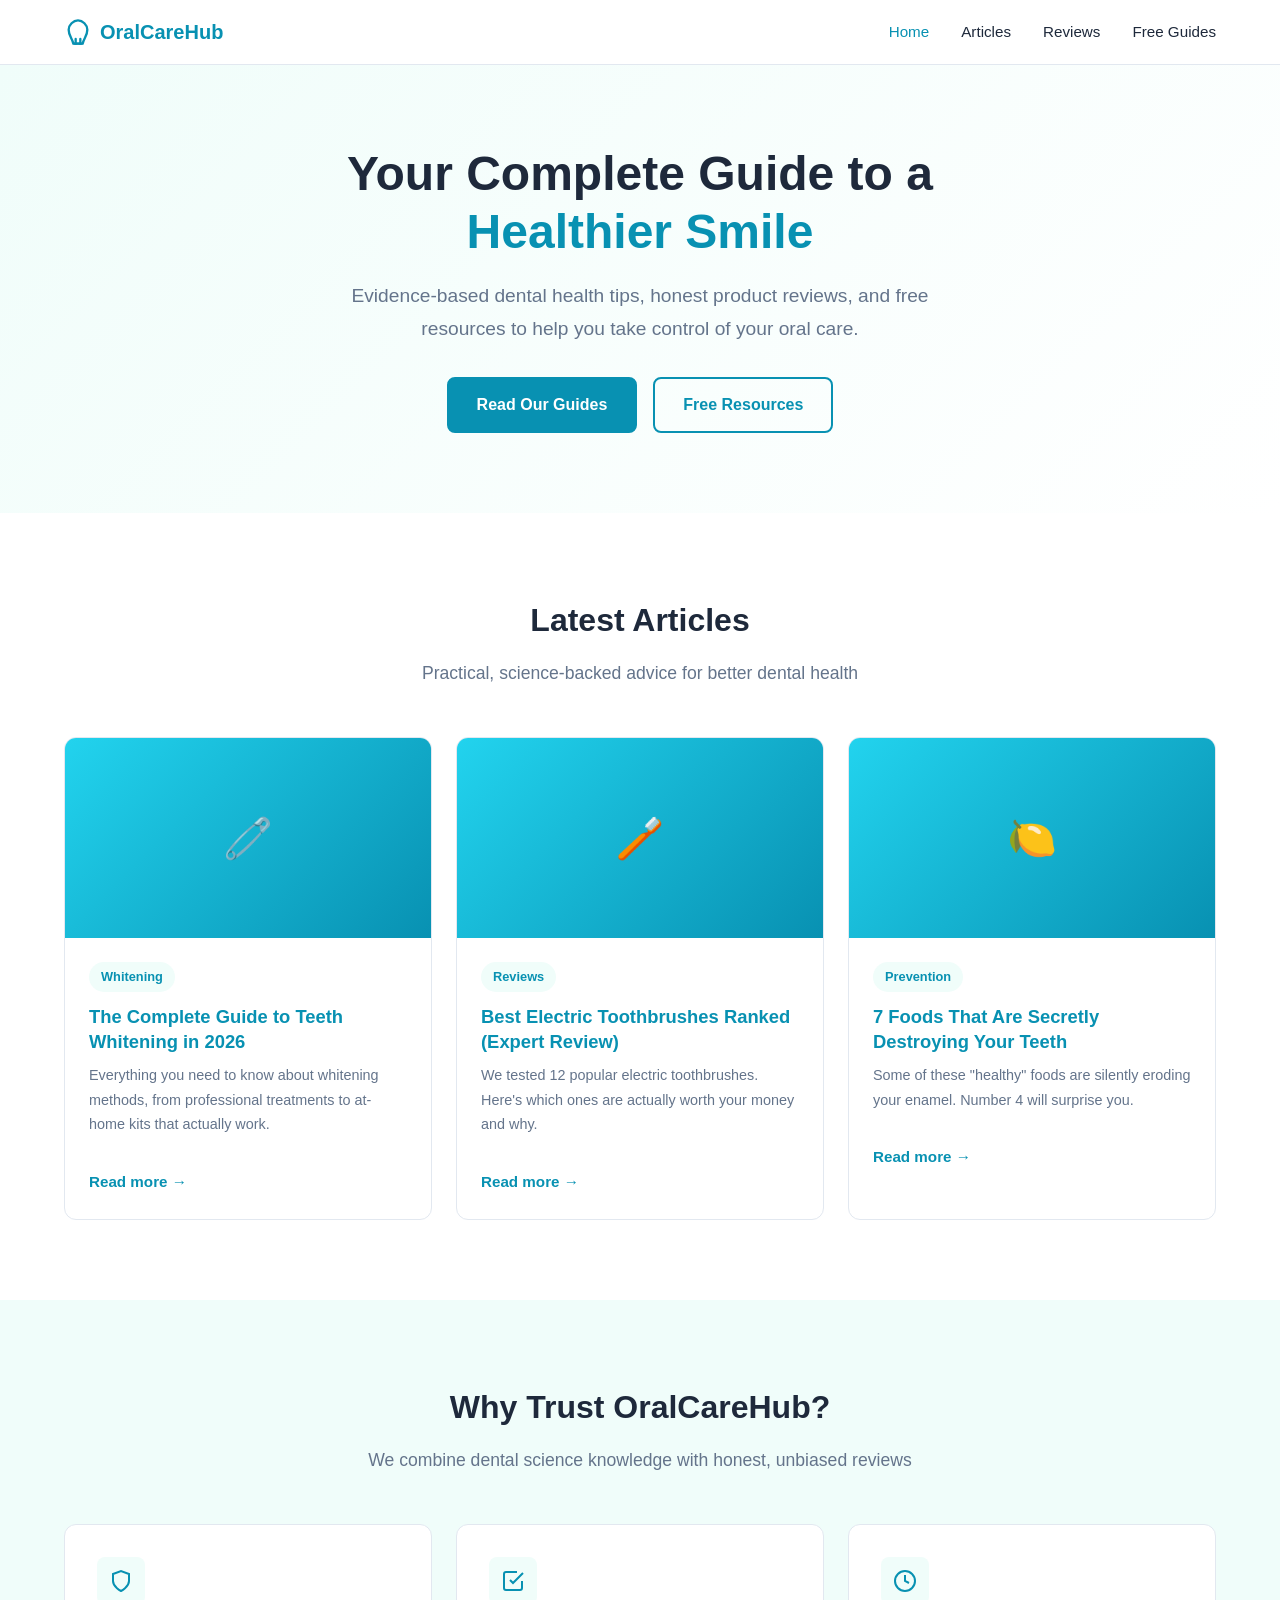
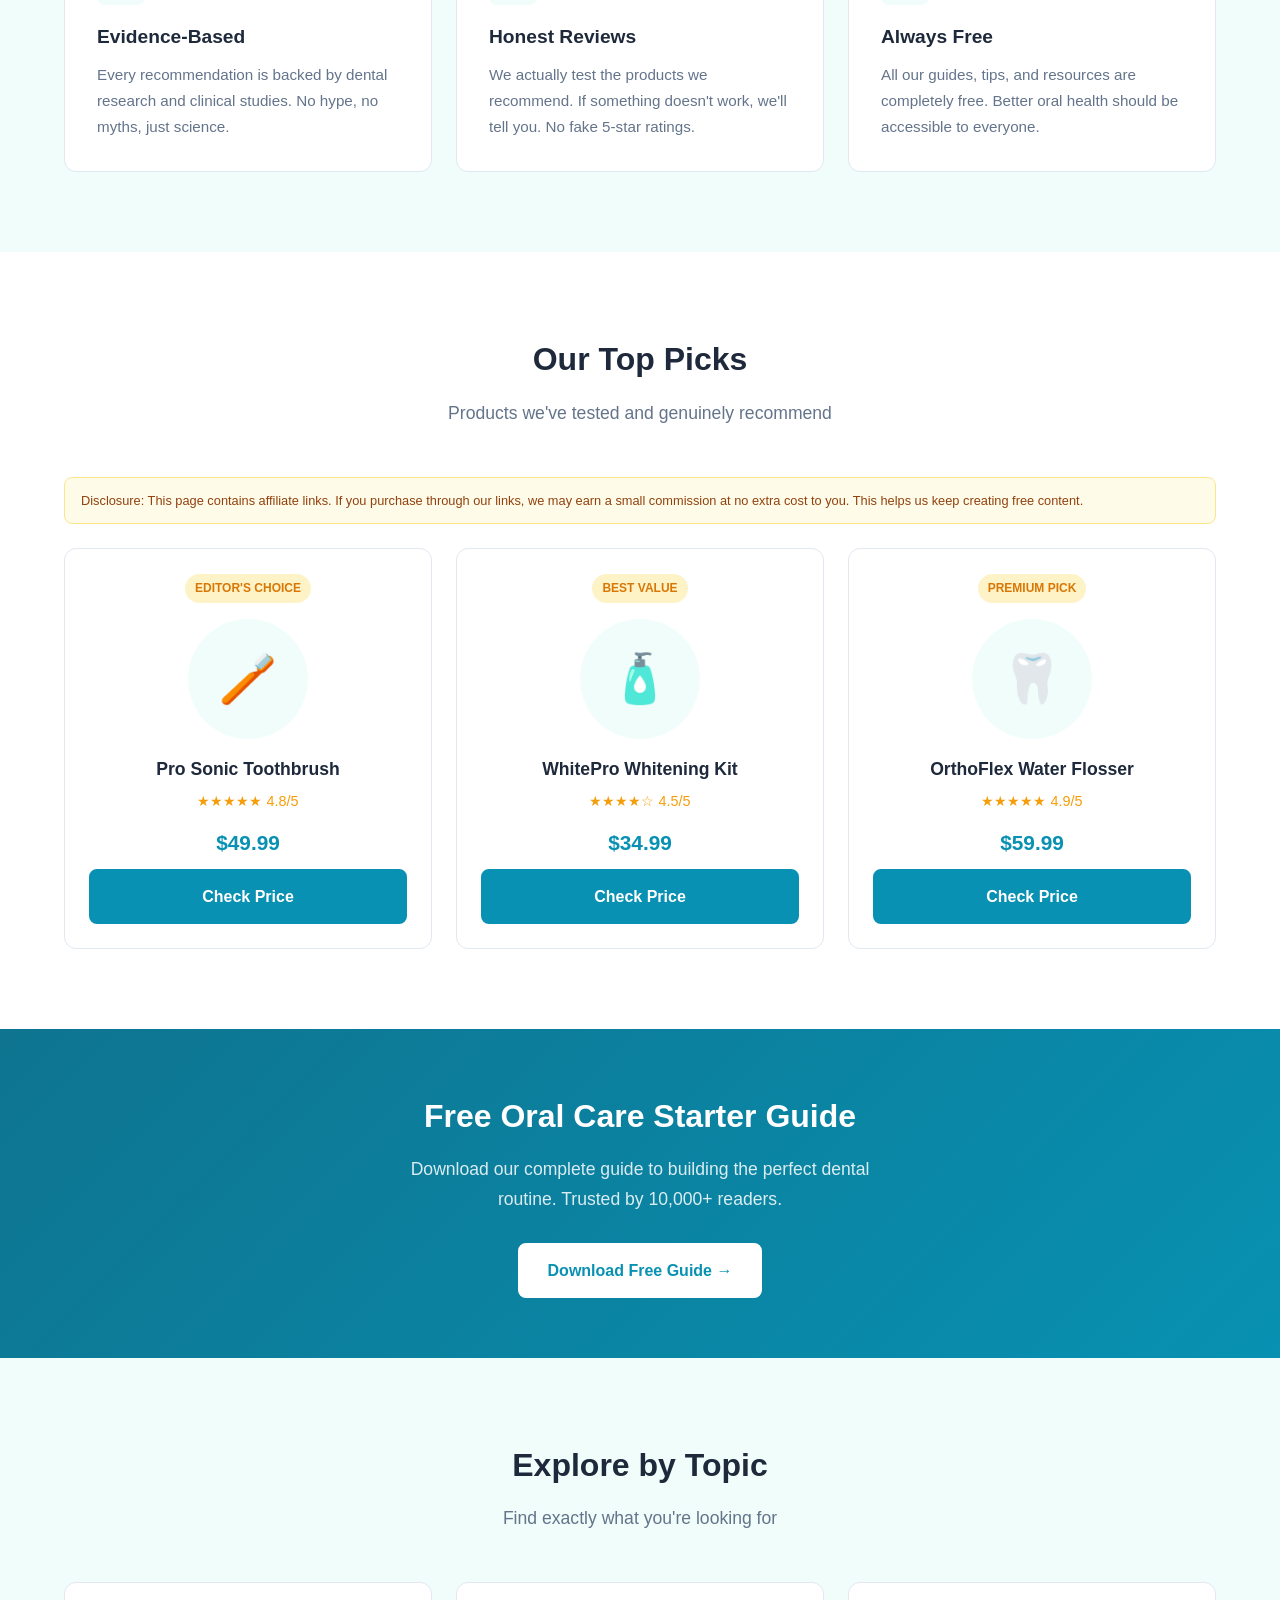
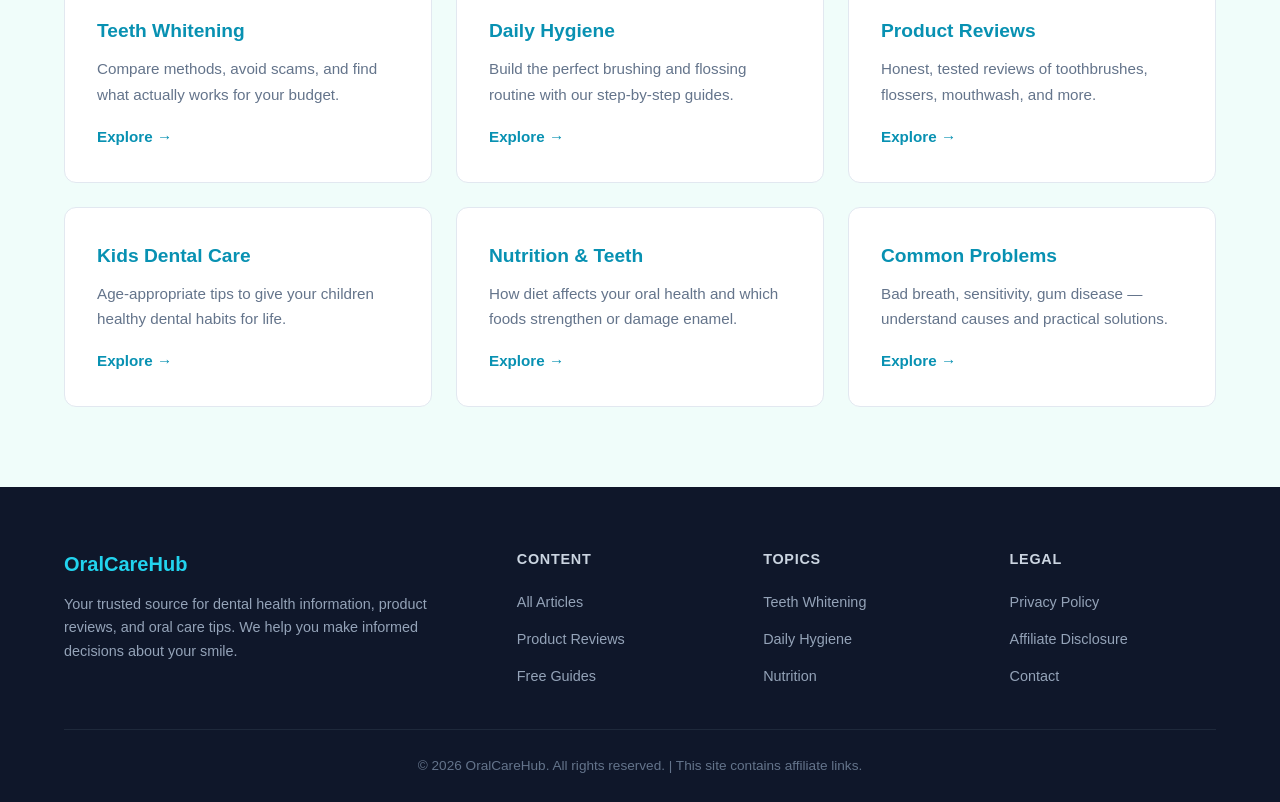
==== site/index.html @ bdad1a91 "Initial commit: OralCareHub website, auto-publisher, and content" ====
<!DOCTYPE html>
<html lang="en">
<head>
  <meta charset="UTF-8">
  <meta name="viewport" content="width=device-width, initial-scale=1.0">
  <meta name="description" content="OralCareHub - Your trusted guide to dental health, oral hygiene tips, product reviews, and expert recommendations for a healthier smile.">
  <meta name="keywords" content="oral care, dental health, teeth whitening, electric toothbrush, oral hygiene, dental tips">
  <meta name="robots" content="index, follow">
  <title>OralCareHub - Your Trusted Guide to Dental Health</title>
  <link rel="stylesheet" href="css/style.css">
  <!-- Open Graph -->
  <meta property="og:title" content="OralCareHub - Your Trusted Guide to Dental Health">
  <meta property="og:description" content="Expert dental health tips, honest product reviews, and free oral care resources.">
  <meta property="og:type" content="website">
</head>
<body>

  <!-- HEADER -->
  <header class="header">
    <nav class="nav container">
      <a href="/" class="nav-logo">
        <svg viewBox="0 0 24 24" fill="none" stroke="currentColor" stroke-width="2" stroke-linecap="round" stroke-linejoin="round"><path d="M12 2C8 2 4 6 4 10c0 3 1 5 2 7 1.5 3 2 5 2 5h8s.5-2 2-5c1-2 2-4 2-7 0-4-4-8-8-8z"/><line x1="10" y1="18" x2="10" y2="22"/><line x1="14" y1="18" x2="14" y2="22"/><line x1="9" y1="22" x2="15" y2="22"/></svg>
        OralCareHub
      </a>
      <ul class="nav-links" id="navLinks">
        <li><a href="/" class="active">Home</a></li>
        <li><a href="blog/">Articles</a></li>
        <li><a href="reviews/">Reviews</a></li>
        <li><a href="resources/">Free Guides</a></li>
      </ul>
      <button class="nav-toggle" id="navToggle" aria-label="Toggle menu">
        <span></span><span></span><span></span>
      </button>
    </nav>
  </header>

  <!-- HERO -->
  <section class="hero">
    <div class="container">
      <h1>Your Complete Guide to a <span>Healthier Smile</span></h1>
      <p>Evidence-based dental health tips, honest product reviews, and free resources to help you take control of your oral care.</p>
      <div class="hero-cta">
        <a href="blog/" class="btn btn-primary">Read Our Guides</a>
        <a href="resources/" class="btn btn-outline">Free Resources</a>
      </div>
    </div>
  </section>

  <!-- FEATURED ARTICLES -->
  <section class="section">
    <div class="container">
      <h2 class="section-title">Latest Articles</h2>
      <p class="section-subtitle">Practical, science-backed advice for better dental health</p>
      <div class="grid grid-3">

        <a href="blog/teeth-whitening-guide.html" class="article-card">
          <div class="article-card-img">&#x1F9F7;</div>
          <div class="article-card-body">
            <span class="article-card-tag">Whitening</span>
            <h3>The Complete Guide to Teeth Whitening in 2026</h3>
            <p>Everything you need to know about whitening methods, from professional treatments to at-home kits that actually work.</p>
            <span class="card-link">Read more &rarr;</span>
          </div>
        </a>

        <a href="blog/best-electric-toothbrush.html" class="article-card">
          <div class="article-card-img">&#x1FAA5;</div>
          <div class="article-card-body">
            <span class="article-card-tag">Reviews</span>
            <h3>Best Electric Toothbrushes Ranked (Expert Review)</h3>
            <p>We tested 12 popular electric toothbrushes. Here's which ones are actually worth your money and why.</p>
            <span class="card-link">Read more &rarr;</span>
          </div>
        </a>

        <a href="blog/foods-that-damage-teeth.html" class="article-card">
          <div class="article-card-img">&#x1F34B;</div>
          <div class="article-card-body">
            <span class="article-card-tag">Prevention</span>
            <h3>7 Foods That Are Secretly Destroying Your Teeth</h3>
            <p>Some of these "healthy" foods are silently eroding your enamel. Number 4 will surprise you.</p>
            <span class="card-link">Read more &rarr;</span>
          </div>
        </a>

      </div>
    </div>
  </section>

  <!-- WHY TRUST US -->
  <section class="section section-alt">
    <div class="container">
      <h2 class="section-title">Why Trust OralCareHub?</h2>
      <p class="section-subtitle">We combine dental science knowledge with honest, unbiased reviews</p>
      <div class="grid grid-3">

        <div class="card">
          <div class="card-icon">
            <svg width="24" height="24" viewBox="0 0 24 24" fill="none" stroke="currentColor" stroke-width="2"><path d="M12 22s8-4 8-10V5l-8-3-8 3v7c0 6 8 10 8 10z"/></svg>
          </div>
          <h3>Evidence-Based</h3>
          <p>Every recommendation is backed by dental research and clinical studies. No hype, no myths, just science.</p>
        </div>

        <div class="card">
          <div class="card-icon">
            <svg width="24" height="24" viewBox="0 0 24 24" fill="none" stroke="currentColor" stroke-width="2"><path d="M9 11l3 3L22 4"/><path d="M21 12v7a2 2 0 01-2 2H5a2 2 0 01-2-2V5a2 2 0 012-2h11"/></svg>
          </div>
          <h3>Honest Reviews</h3>
          <p>We actually test the products we recommend. If something doesn't work, we'll tell you. No fake 5-star ratings.</p>
        </div>

        <div class="card">
          <div class="card-icon">
            <svg width="24" height="24" viewBox="0 0 24 24" fill="none" stroke="currentColor" stroke-width="2"><circle cx="12" cy="12" r="10"/><path d="M12 6v6l4 2"/></svg>
          </div>
          <h3>Always Free</h3>
          <p>All our guides, tips, and resources are completely free. Better oral health should be accessible to everyone.</p>
        </div>

      </div>
    </div>
  </section>

  <!-- TOP PICKS / PRODUCTS -->
  <section class="section">
    <div class="container">
      <h2 class="section-title">Our Top Picks</h2>
      <p class="section-subtitle">Products we've tested and genuinely recommend</p>
      <div class="affiliate-disclaimer">
        Disclosure: This page contains affiliate links. If you purchase through our links, we may earn a small commission at no extra cost to you. This helps us keep creating free content.
      </div>
      <div class="grid grid-3">

        <div class="product-card">
          <span class="product-card-badge">Editor's Choice</span>
          <div class="product-card-img">&#x1FAA5;</div>
          <h3>Pro Sonic Toothbrush</h3>
          <div class="rating">&#9733;&#9733;&#9733;&#9733;&#9733; 4.8/5</div>
          <p class="price">$49.99</p>
          <a href="#" class="btn btn-primary" data-affiliate="toothbrush-1">Check Price</a>
        </div>

        <div class="product-card">
          <span class="product-card-badge">Best Value</span>
          <div class="product-card-img">&#x1F9F4;</div>
          <h3>WhitePro Whitening Kit</h3>
          <div class="rating">&#9733;&#9733;&#9733;&#9733;&#9734; 4.5/5</div>
          <p class="price">$34.99</p>
          <a href="#" class="btn btn-primary" data-affiliate="whitening-1">Check Price</a>
        </div>

        <div class="product-card">
          <span class="product-card-badge">Premium Pick</span>
          <div class="product-card-img">&#x1F9B7;</div>
          <h3>OrthoFlex Water Flosser</h3>
          <div class="rating">&#9733;&#9733;&#9733;&#9733;&#9733; 4.9/5</div>
          <p class="price">$59.99</p>
          <a href="#" class="btn btn-primary" data-affiliate="flosser-1">Check Price</a>
        </div>

      </div>
    </div>
  </section>

  <!-- FREE RESOURCES CTA -->
  <section class="cta-banner">
    <div class="container">
      <h2>Free Oral Care Starter Guide</h2>
      <p>Download our complete guide to building the perfect dental routine. Trusted by 10,000+ readers.</p>
      <a href="resources/" class="btn">Download Free Guide &rarr;</a>
    </div>
  </section>

  <!-- CATEGORIES -->
  <section class="section section-alt">
    <div class="container">
      <h2 class="section-title">Explore by Topic</h2>
      <p class="section-subtitle">Find exactly what you're looking for</p>
      <div class="grid grid-3">

        <a href="blog/?cat=whitening" class="card">
          <h3>Teeth Whitening</h3>
          <p>Compare methods, avoid scams, and find what actually works for your budget.</p>
          <span class="card-link">Explore &rarr;</span>
        </a>

        <a href="blog/?cat=hygiene" class="card">
          <h3>Daily Hygiene</h3>
          <p>Build the perfect brushing and flossing routine with our step-by-step guides.</p>
          <span class="card-link">Explore &rarr;</span>
        </a>

        <a href="blog/?cat=products" class="card">
          <h3>Product Reviews</h3>
          <p>Honest, tested reviews of toothbrushes, flossers, mouthwash, and more.</p>
          <span class="card-link">Explore &rarr;</span>
        </a>

        <a href="blog/?cat=kids" class="card">
          <h3>Kids Dental Care</h3>
          <p>Age-appropriate tips to give your children healthy dental habits for life.</p>
          <span class="card-link">Explore &rarr;</span>
        </a>

        <a href="blog/?cat=nutrition" class="card">
          <h3>Nutrition & Teeth</h3>
          <p>How diet affects your oral health and which foods strengthen or damage enamel.</p>
          <span class="card-link">Explore &rarr;</span>
        </a>

        <a href="blog/?cat=problems" class="card">
          <h3>Common Problems</h3>
          <p>Bad breath, sensitivity, gum disease — understand causes and practical solutions.</p>
          <span class="card-link">Explore &rarr;</span>
        </a>

      </div>
    </div>
  </section>

  <!-- FOOTER -->
  <footer class="footer">
    <div class="container">
      <div class="footer-grid">
        <div>
          <div class="footer-brand">OralCareHub</div>
          <p class="footer-desc">Your trusted source for dental health information, product reviews, and oral care tips. We help you make informed decisions about your smile.</p>
        </div>
        <div>
          <h4>Content</h4>
          <ul>
            <li><a href="blog/">All Articles</a></li>
            <li><a href="reviews/">Product Reviews</a></li>
            <li><a href="resources/">Free Guides</a></li>
          </ul>
        </div>
        <div>
          <h4>Topics</h4>
          <ul>
            <li><a href="blog/?cat=whitening">Teeth Whitening</a></li>
            <li><a href="blog/?cat=hygiene">Daily Hygiene</a></li>
            <li><a href="blog/?cat=nutrition">Nutrition</a></li>
          </ul>
        </div>
        <div>
          <h4>Legal</h4>
          <ul>
            <li><a href="#">Privacy Policy</a></li>
            <li><a href="#">Affiliate Disclosure</a></li>
            <li><a href="#">Contact</a></li>
          </ul>
        </div>
      </div>
      <div class="footer-bottom">
        <p>&copy; 2026 OralCareHub. All rights reserved. | This site contains affiliate links.</p>
      </div>
    </div>
  </footer>

  <script src="js/main.js"></script>
</body>
</html>
---- site/css/style.css ----
/* ============================================
   OralCareHub - Global Styles
   Clean, professional dental health brand
   ============================================ */

:root {
  --primary: #0891b2;
  --primary-dark: #0e7490;
  --primary-light: #22d3ee;
  --accent: #06b6d4;
  --bg: #ffffff;
  --bg-alt: #f0fdfa;
  --bg-dark: #0f172a;
  --text: #1e293b;
  --text-light: #64748b;
  --text-white: #f8fafc;
  --border: #e2e8f0;
  --shadow: 0 1px 3px rgba(0,0,0,0.1), 0 1px 2px rgba(0,0,0,0.06);
  --shadow-md: 0 4px 6px rgba(0,0,0,0.07), 0 2px 4px rgba(0,0,0,0.06);
  --shadow-lg: 0 10px 15px rgba(0,0,0,0.1), 0 4px 6px rgba(0,0,0,0.05);
  --radius: 8px;
  --radius-lg: 12px;
  --max-width: 1200px;
  --transition: 0.2s ease;
}

*, *::before, *::after {
  margin: 0;
  padding: 0;
  box-sizing: border-box;
}

html {
  scroll-behavior: smooth;
  font-size: 16px;
}

body {
  font-family: -apple-system, BlinkMacSystemFont, 'Segoe UI', Roboto, Oxygen, Ubuntu, sans-serif;
  color: var(--text);
  background: var(--bg);
  line-height: 1.7;
  -webkit-font-smoothing: antialiased;
}

a {
  color: var(--primary);
  text-decoration: none;
  transition: color var(--transition);
}

a:hover {
  color: var(--primary-dark);
}

img {
  max-width: 100%;
  height: auto;
  display: block;
}

.container {
  max-width: var(--max-width);
  margin: 0 auto;
  padding: 0 24px;
}

/* ---- HEADER / NAV ---- */
.header {
  background: var(--bg);
  border-bottom: 1px solid var(--border);
  position: sticky;
  top: 0;
  z-index: 100;
  backdrop-filter: blur(8px);
  background: rgba(255,255,255,0.95);
}

.nav {
  display: flex;
  align-items: center;
  justify-content: space-between;
  height: 64px;
}

.nav-logo {
  font-size: 1.25rem;
  font-weight: 700;
  color: var(--primary);
  display: flex;
  align-items: center;
  gap: 8px;
}

.nav-logo svg {
  width: 28px;
  height: 28px;
}

.nav-links {
  display: flex;
  list-style: none;
  gap: 32px;
}

.nav-links a {
  color: var(--text);
  font-weight: 500;
  font-size: 0.95rem;
  transition: color var(--transition);
}

.nav-links a:hover,
.nav-links a.active {
  color: var(--primary);
}

.nav-toggle {
  display: none;
  background: none;
  border: none;
  cursor: pointer;
  padding: 4px;
}

.nav-toggle span {
  display: block;
  width: 24px;
  height: 2px;
  background: var(--text);
  margin: 5px 0;
  transition: var(--transition);
}

/* ---- HERO ---- */
.hero {
  padding: 80px 0;
  text-align: center;
  background: linear-gradient(135deg, var(--bg-alt) 0%, var(--bg) 100%);
}

.hero h1 {
  font-size: 3rem;
  font-weight: 800;
  line-height: 1.2;
  color: var(--text);
  margin-bottom: 20px;
  max-width: 800px;
  margin-left: auto;
  margin-right: auto;
}

.hero h1 span {
  color: var(--primary);
}

.hero p {
  font-size: 1.2rem;
  color: var(--text-light);
  max-width: 600px;
  margin: 0 auto 32px;
}

.hero-cta {
  display: inline-flex;
  gap: 16px;
  flex-wrap: wrap;
  justify-content: center;
}

/* ---- BUTTONS ---- */
.btn {
  display: inline-flex;
  align-items: center;
  gap: 8px;
  padding: 12px 28px;
  border-radius: var(--radius);
  font-weight: 600;
  font-size: 1rem;
  cursor: pointer;
  transition: all var(--transition);
  border: 2px solid transparent;
}

.btn-primary {
  background: var(--primary);
  color: white;
  border-color: var(--primary);
}

.btn-primary:hover {
  background: var(--primary-dark);
  border-color: var(--primary-dark);
  color: white;
  transform: translateY(-1px);
  box-shadow: var(--shadow-md);
}

.btn-outline {
  background: transparent;
  color: var(--primary);
  border-color: var(--primary);
}

.btn-outline:hover {
  background: var(--primary);
  color: white;
  transform: translateY(-1px);
}

/* ---- SECTIONS ---- */
.section {
  padding: 80px 0;
}

.section-alt {
  background: var(--bg-alt);
}

.section-title {
  font-size: 2rem;
  font-weight: 700;
  text-align: center;
  margin-bottom: 12px;
}

.section-subtitle {
  text-align: center;
  color: var(--text-light);
  font-size: 1.1rem;
  margin-bottom: 48px;
  max-width: 600px;
  margin-left: auto;
  margin-right: auto;
}

/* ---- CARD GRID ---- */
.grid {
  display: grid;
  gap: 24px;
}

.grid-3 {
  grid-template-columns: repeat(3, 1fr);
}

.grid-2 {
  grid-template-columns: repeat(2, 1fr);
}

.card {
  background: var(--bg);
  border: 1px solid var(--border);
  border-radius: var(--radius-lg);
  padding: 32px;
  transition: all var(--transition);
}

.card:hover {
  box-shadow: var(--shadow-lg);
  transform: translateY(-2px);
}

.card-icon {
  width: 48px;
  height: 48px;
  background: var(--bg-alt);
  border-radius: var(--radius);
  display: flex;
  align-items: center;
  justify-content: center;
  margin-bottom: 16px;
  color: var(--primary);
}

.card h3 {
  font-size: 1.2rem;
  font-weight: 600;
  margin-bottom: 8px;
}

.card p {
  color: var(--text-light);
  font-size: 0.95rem;
}

.card-link {
  display: inline-flex;
  align-items: center;
  gap: 4px;
  margin-top: 16px;
  font-weight: 600;
  font-size: 0.95rem;
}

/* ---- ARTICLE CARDS ---- */
.article-card {
  border-radius: var(--radius-lg);
  overflow: hidden;
  background: var(--bg);
  border: 1px solid var(--border);
  transition: all var(--transition);
}

.article-card:hover {
  box-shadow: var(--shadow-lg);
  transform: translateY(-2px);
}

.article-card-img {
  width: 100%;
  height: 200px;
  background: linear-gradient(135deg, var(--primary-light), var(--primary));
  display: flex;
  align-items: center;
  justify-content: center;
  color: white;
  font-size: 2.5rem;
}

.article-card-body {
  padding: 24px;
}

.article-card-tag {
  display: inline-block;
  background: var(--bg-alt);
  color: var(--primary);
  font-size: 0.8rem;
  font-weight: 600;
  padding: 4px 12px;
  border-radius: 20px;
  margin-bottom: 12px;
}

.article-card-body h3 {
  font-size: 1.15rem;
  font-weight: 600;
  margin-bottom: 8px;
  line-height: 1.4;
}

.article-card-body p {
  color: var(--text-light);
  font-size: 0.9rem;
  margin-bottom: 16px;
}

/* ---- PRODUCT CARDS ---- */
.product-card {
  background: var(--bg);
  border: 1px solid var(--border);
  border-radius: var(--radius-lg);
  padding: 24px;
  text-align: center;
  transition: all var(--transition);
}

.product-card:hover {
  box-shadow: var(--shadow-lg);
  transform: translateY(-2px);
}

.product-card-badge {
  display: inline-block;
  background: #fef3c7;
  color: #d97706;
  font-size: 0.75rem;
  font-weight: 700;
  padding: 4px 10px;
  border-radius: 20px;
  margin-bottom: 16px;
  text-transform: uppercase;
}

.product-card-img {
  width: 120px;
  height: 120px;
  margin: 0 auto 16px;
  background: var(--bg-alt);
  border-radius: 50%;
  display: flex;
  align-items: center;
  justify-content: center;
  font-size: 3rem;
}

.product-card h3 {
  font-size: 1.1rem;
  margin-bottom: 4px;
}

.product-card .price {
  font-size: 1.3rem;
  font-weight: 700;
  color: var(--primary);
  margin: 8px 0;
}

.product-card .rating {
  color: #f59e0b;
  font-size: 0.9rem;
  margin-bottom: 12px;
}

.product-card .btn {
  width: 100%;
  justify-content: center;
}

/* ---- CTA BANNER ---- */
.cta-banner {
  background: linear-gradient(135deg, var(--primary-dark), var(--primary));
  color: white;
  padding: 60px 0;
  text-align: center;
}

.cta-banner h2 {
  font-size: 2rem;
  font-weight: 700;
  margin-bottom: 12px;
  color: white;
}

.cta-banner p {
  color: rgba(255,255,255,0.85);
  font-size: 1.1rem;
  margin-bottom: 28px;
  max-width: 500px;
  margin-left: auto;
  margin-right: auto;
}

.cta-banner .btn {
  background: white;
  color: var(--primary);
  border-color: white;
}

.cta-banner .btn:hover {
  background: var(--bg-alt);
  color: var(--primary-dark);
}

/* ---- RESOURCE / LOCKER SECTION ---- */
.resource-card {
  background: var(--bg);
  border: 2px dashed var(--border);
  border-radius: var(--radius-lg);
  padding: 32px;
  text-align: center;
  transition: all var(--transition);
}

.resource-card:hover {
  border-color: var(--primary);
}

.resource-card-icon {
  font-size: 2.5rem;
  margin-bottom: 16px;
}

.resource-card h3 {
  margin-bottom: 8px;
}

.resource-card p {
  color: var(--text-light);
  font-size: 0.9rem;
  margin-bottom: 20px;
}

/* ---- CONTENT LOCKER OVERLAY ---- */
.content-locker {
  position: relative;
}

.content-locker .locked-content {
  filter: blur(4px);
  pointer-events: none;
  user-select: none;
}

.content-locker .locker-overlay {
  position: absolute;
  inset: 0;
  background: rgba(255,255,255,0.85);
  backdrop-filter: blur(2px);
  display: flex;
  flex-direction: column;
  align-items: center;
  justify-content: center;
  border-radius: var(--radius-lg);
  padding: 32px;
  text-align: center;
}

.locker-overlay h3 {
  font-size: 1.3rem;
  margin-bottom: 8px;
}

.locker-overlay p {
  color: var(--text-light);
  margin-bottom: 20px;
}

/* ---- BLOG LIST ---- */
.blog-list {
  display: flex;
  flex-direction: column;
  gap: 24px;
}

.blog-list-item {
  display: flex;
  gap: 24px;
  padding: 24px;
  background: var(--bg);
  border: 1px solid var(--border);
  border-radius: var(--radius-lg);
  transition: all var(--transition);
}

.blog-list-item:hover {
  box-shadow: var(--shadow-md);
}

.blog-list-item-img {
  width: 240px;
  min-height: 160px;
  background: linear-gradient(135deg, var(--primary-light), var(--primary));
  border-radius: var(--radius);
  flex-shrink: 0;
  display: flex;
  align-items: center;
  justify-content: center;
  color: white;
  font-size: 2rem;
}

.blog-list-item-body h3 {
  font-size: 1.2rem;
  margin-bottom: 8px;
  line-height: 1.4;
}

.blog-list-item-body p {
  color: var(--text-light);
  font-size: 0.9rem;
  margin-bottom: 12px;
}

.blog-meta {
  display: flex;
  gap: 16px;
  color: var(--text-light);
  font-size: 0.85rem;
}

/* ---- FOOTER ---- */
.footer {
  background: var(--bg-dark);
  color: var(--text-white);
  padding: 60px 0 24px;
}

.footer-grid {
  display: grid;
  grid-template-columns: 2fr 1fr 1fr 1fr;
  gap: 40px;
  margin-bottom: 40px;
}

.footer-brand {
  font-size: 1.25rem;
  font-weight: 700;
  color: var(--primary-light);
  margin-bottom: 12px;
}

.footer-desc {
  color: #94a3b8;
  font-size: 0.9rem;
  line-height: 1.6;
}

.footer h4 {
  font-size: 0.9rem;
  font-weight: 600;
  text-transform: uppercase;
  letter-spacing: 0.05em;
  margin-bottom: 16px;
  color: #cbd5e1;
}

.footer ul {
  list-style: none;
  display: flex;
  flex-direction: column;
  gap: 10px;
}

.footer ul a {
  color: #94a3b8;
  font-size: 0.9rem;
  transition: color var(--transition);
}

.footer ul a:hover {
  color: var(--primary-light);
}

.footer-bottom {
  border-top: 1px solid #1e293b;
  padding-top: 24px;
  text-align: center;
  color: #64748b;
  font-size: 0.85rem;
}

/* ---- ARTICLE PAGE ---- */
.article-header {
  padding: 60px 0 40px;
  text-align: center;
  background: var(--bg-alt);
}

.article-header h1 {
  font-size: 2.4rem;
  font-weight: 700;
  max-width: 800px;
  margin: 0 auto 16px;
  line-height: 1.3;
}

.article-content {
  max-width: 760px;
  margin: 0 auto;
  padding: 48px 24px;
}

.article-content h2 {
  font-size: 1.5rem;
  margin: 40px 0 16px;
  padding-top: 24px;
  border-top: 1px solid var(--border);
}

.article-content h3 {
  font-size: 1.2rem;
  margin: 28px 0 12px;
}

.article-content p {
  margin-bottom: 16px;
  color: var(--text);
}

.article-content ul,
.article-content ol {
  margin: 0 0 16px 24px;
}

.article-content li {
  margin-bottom: 8px;
}

.article-content blockquote {
  border-left: 4px solid var(--primary);
  padding: 16px 24px;
  margin: 24px 0;
  background: var(--bg-alt);
  border-radius: 0 var(--radius) var(--radius) 0;
}

.article-content .affiliate-box {
  background: var(--bg-alt);
  border: 2px solid var(--primary);
  border-radius: var(--radius-lg);
  padding: 24px;
  margin: 32px 0;
  text-align: center;
}

.affiliate-box h3 {
  color: var(--primary);
  margin-bottom: 8px;
}

.affiliate-box p {
  margin-bottom: 16px;
}

/* ---- RESPONSIVE ---- */
@media (max-width: 968px) {
  .grid-3 {
    grid-template-columns: repeat(2, 1fr);
  }

  .footer-grid {
    grid-template-columns: repeat(2, 1fr);
  }

  .hero h1 {
    font-size: 2.2rem;
  }
}

@media (max-width: 640px) {
  .grid-3, .grid-2 {
    grid-template-columns: 1fr;
  }

  .footer-grid {
    grid-template-columns: 1fr;
  }

  .hero {
    padding: 48px 0;
  }

  .hero h1 {
    font-size: 1.8rem;
  }

  .section {
    padding: 48px 0;
  }

  .nav-links {
    display: none;
    flex-direction: column;
    position: absolute;
    top: 64px;
    left: 0;
    right: 0;
    background: var(--bg);
    border-bottom: 1px solid var(--border);
    padding: 16px 24px;
    gap: 16px;
    box-shadow: var(--shadow-md);
  }

  .nav-links.active {
    display: flex;
  }

  .nav-toggle {
    display: block;
  }

  .blog-list-item {
    flex-direction: column;
  }

  .blog-list-item-img {
    width: 100%;
    min-height: 140px;
  }
}

/* ---- UTILITIES ---- */
.text-center { text-align: center; }
.mt-1 { margin-top: 8px; }
.mt-2 { margin-top: 16px; }
.mt-3 { margin-top: 24px; }
.mt-4 { margin-top: 32px; }
.mb-2 { margin-bottom: 16px; }
.mb-3 { margin-bottom: 24px; }

/* ---- DISCLAIMER ---- */
.affiliate-disclaimer {
  background: #fefce8;
  border: 1px solid #fde68a;
  border-radius: var(--radius);
  padding: 12px 16px;
  font-size: 0.8rem;
  color: #92400e;
  margin-bottom: 24px;
}
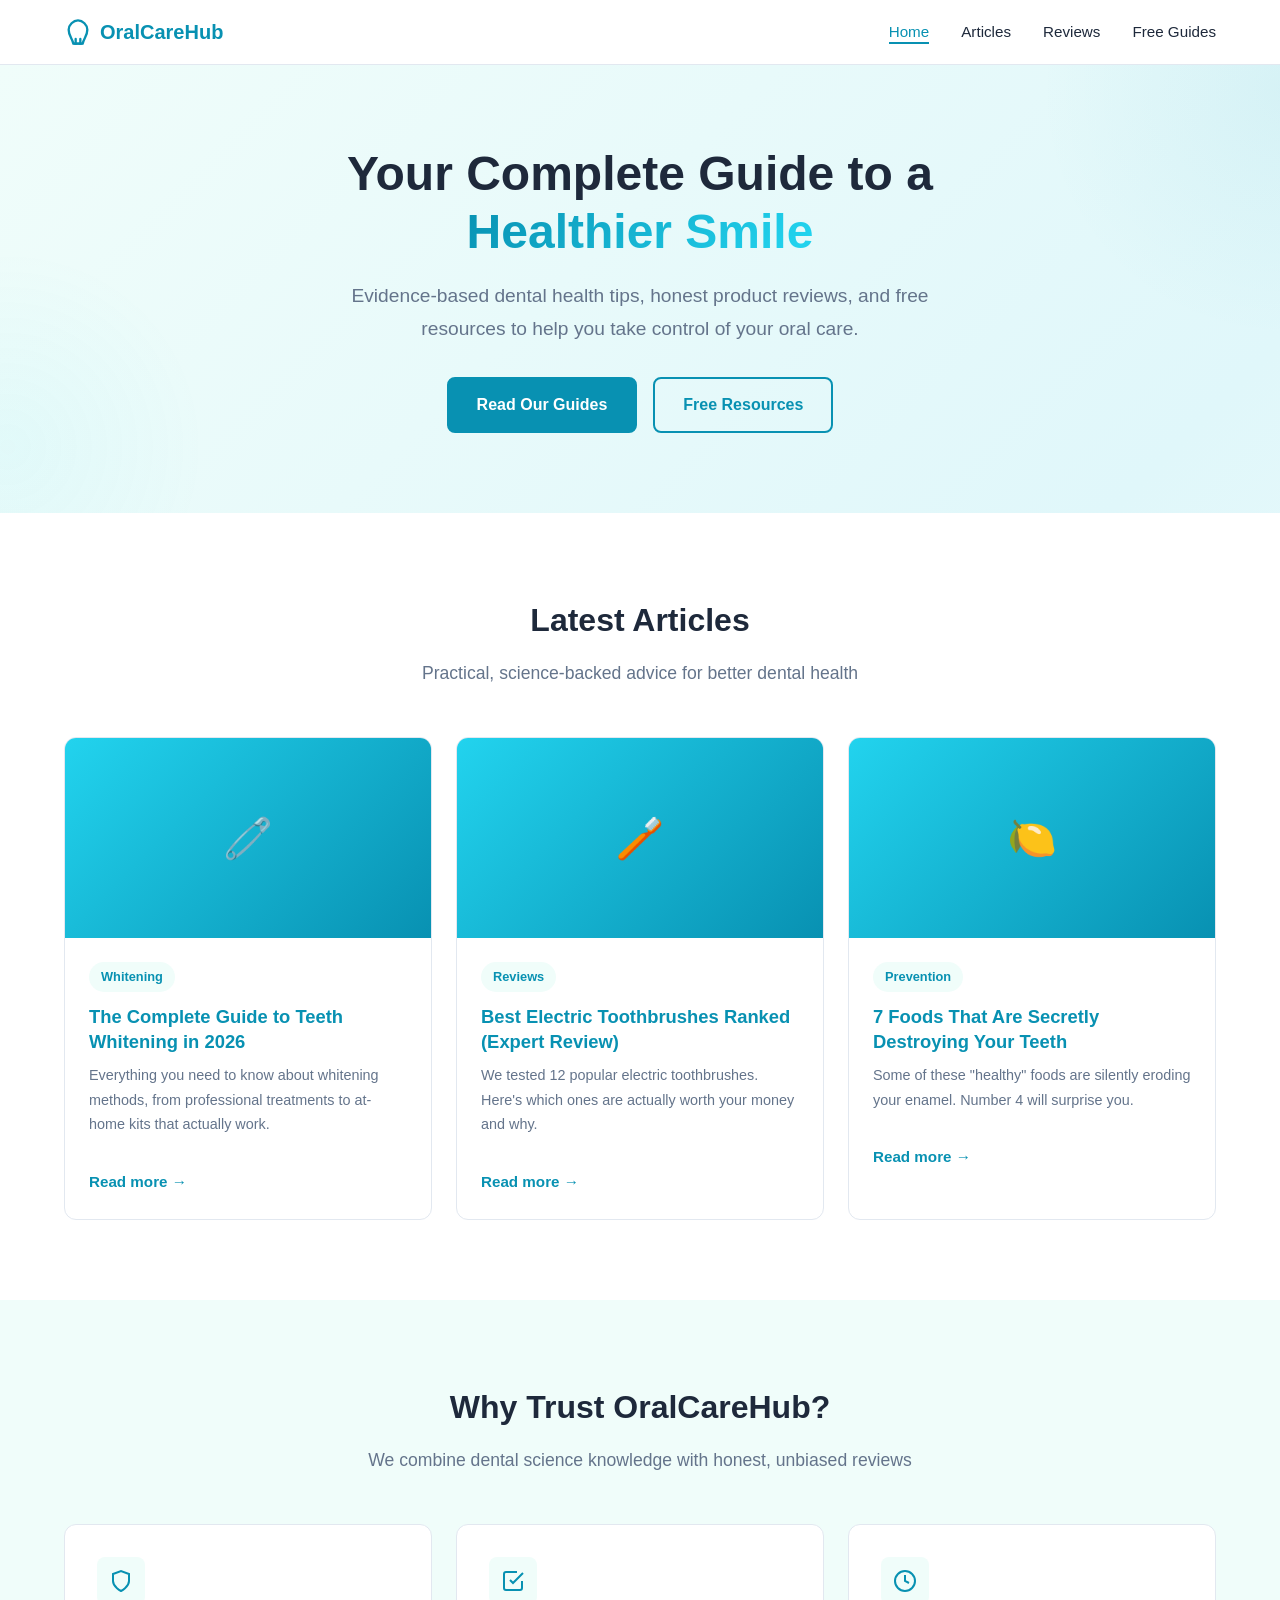
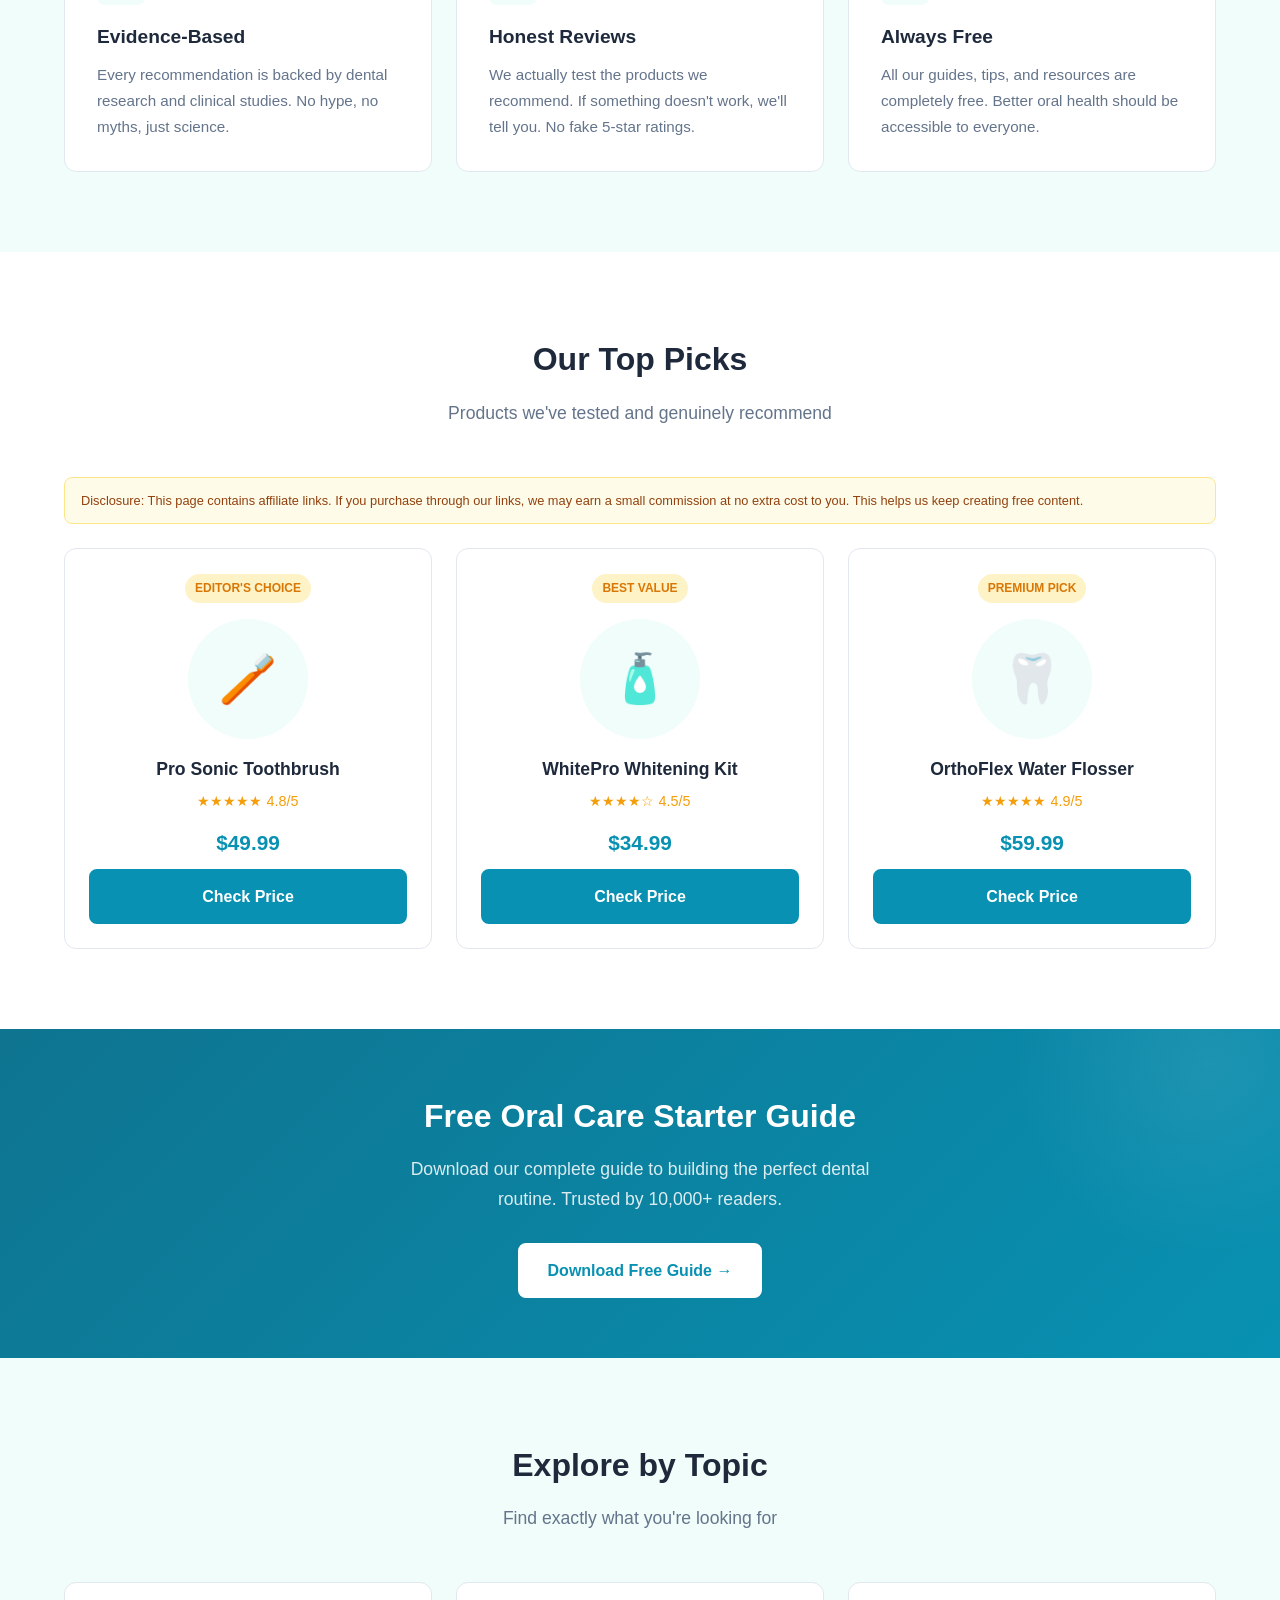
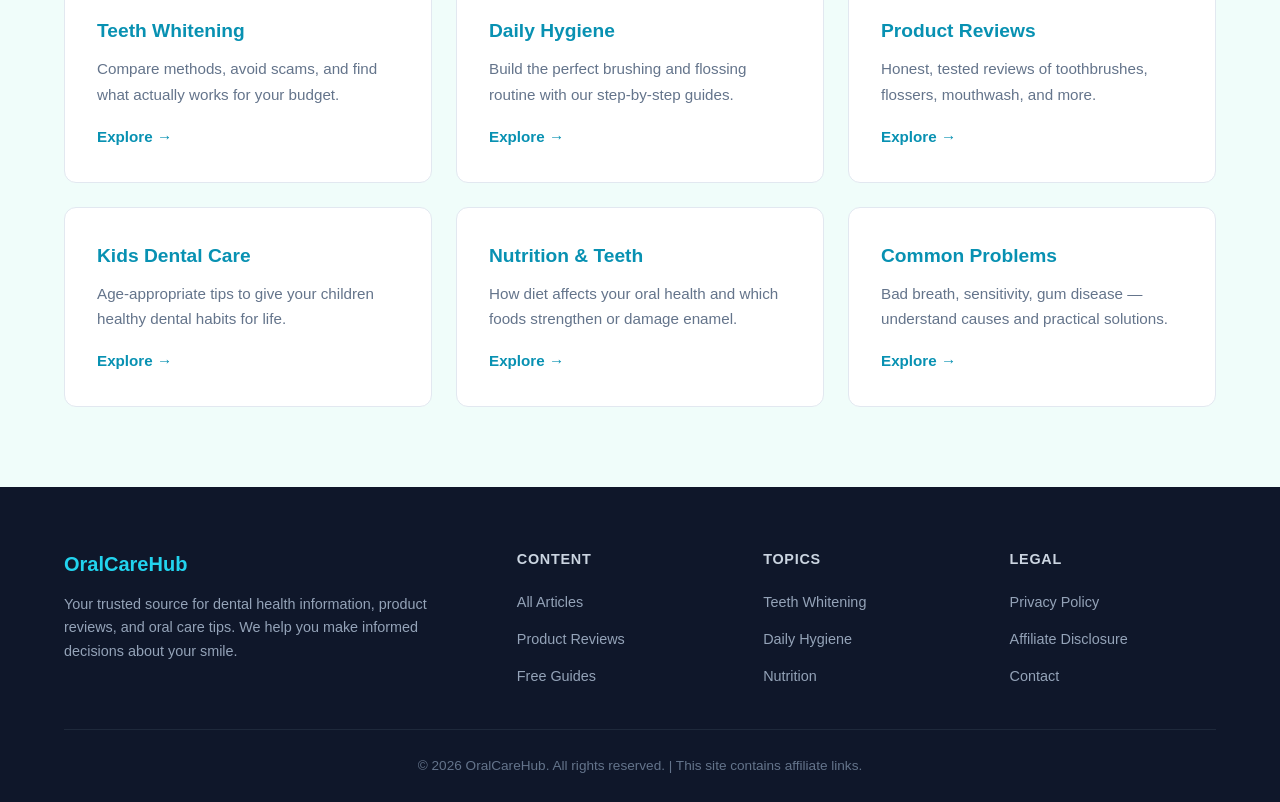
==== commit ff6530b6: "Add scroll animations, enhanced hover effects, and WordPress OAuth2 publisher - Scroll-reveal animat" ====
--- a/site/index.html
+++ b/site/index.html
@@ -49,11 +49,11 @@
   <!-- FEATURED ARTICLES -->
   <section class="section">
     <div class="container">
-      <h2 class="section-title">Latest Articles</h2>
-      <p class="section-subtitle">Practical, science-backed advice for better dental health</p>
-      <div class="grid grid-3">
-
-        <a href="blog/teeth-whitening-guide.html" class="article-card">
+      <h2 class="section-title reveal">Latest Articles</h2>
+      <p class="section-subtitle reveal">Practical, science-backed advice for better dental health</p>
+      <div class="grid grid-3 stagger">
+
+        <a href="blog/teeth-whitening-guide.html" class="article-card reveal">
           <div class="article-card-img">&#x1F9F7;</div>
           <div class="article-card-body">
             <span class="article-card-tag">Whitening</span>
@@ -63,7 +63,7 @@
           </div>
         </a>
 
-        <a href="blog/best-electric-toothbrush.html" class="article-card">
+        <a href="blog/best-electric-toothbrush.html" class="article-card reveal">
           <div class="article-card-img">&#x1FAA5;</div>
           <div class="article-card-body">
             <span class="article-card-tag">Reviews</span>
@@ -73,7 +73,7 @@
           </div>
         </a>
 
-        <a href="blog/foods-that-damage-teeth.html" class="article-card">
+        <a href="blog/foods-that-damage-teeth.html" class="article-card reveal">
           <div class="article-card-img">&#x1F34B;</div>
           <div class="article-card-body">
             <span class="article-card-tag">Prevention</span>
@@ -90,11 +90,11 @@
   <!-- WHY TRUST US -->
   <section class="section section-alt">
     <div class="container">
-      <h2 class="section-title">Why Trust OralCareHub?</h2>
-      <p class="section-subtitle">We combine dental science knowledge with honest, unbiased reviews</p>
-      <div class="grid grid-3">
-
-        <div class="card">
+      <h2 class="section-title reveal">Why Trust OralCareHub?</h2>
+      <p class="section-subtitle reveal">We combine dental science knowledge with honest, unbiased reviews</p>
+      <div class="grid grid-3 stagger">
+
+        <div class="card reveal">
           <div class="card-icon">
             <svg width="24" height="24" viewBox="0 0 24 24" fill="none" stroke="currentColor" stroke-width="2"><path d="M12 22s8-4 8-10V5l-8-3-8 3v7c0 6 8 10 8 10z"/></svg>
           </div>
@@ -102,7 +102,7 @@
           <p>Every recommendation is backed by dental research and clinical studies. No hype, no myths, just science.</p>
         </div>
 
-        <div class="card">
+        <div class="card reveal">
           <div class="card-icon">
             <svg width="24" height="24" viewBox="0 0 24 24" fill="none" stroke="currentColor" stroke-width="2"><path d="M9 11l3 3L22 4"/><path d="M21 12v7a2 2 0 01-2 2H5a2 2 0 01-2-2V5a2 2 0 012-2h11"/></svg>
           </div>
@@ -110,7 +110,7 @@
           <p>We actually test the products we recommend. If something doesn't work, we'll tell you. No fake 5-star ratings.</p>
         </div>
 
-        <div class="card">
+        <div class="card reveal">
           <div class="card-icon">
             <svg width="24" height="24" viewBox="0 0 24 24" fill="none" stroke="currentColor" stroke-width="2"><circle cx="12" cy="12" r="10"/><path d="M12 6v6l4 2"/></svg>
           </div>
@@ -125,14 +125,14 @@
   <!-- TOP PICKS / PRODUCTS -->
   <section class="section">
     <div class="container">
-      <h2 class="section-title">Our Top Picks</h2>
-      <p class="section-subtitle">Products we've tested and genuinely recommend</p>
+      <h2 class="section-title reveal">Our Top Picks</h2>
+      <p class="section-subtitle reveal">Products we've tested and genuinely recommend</p>
       <div class="affiliate-disclaimer">
         Disclosure: This page contains affiliate links. If you purchase through our links, we may earn a small commission at no extra cost to you. This helps us keep creating free content.
       </div>
-      <div class="grid grid-3">
-
-        <div class="product-card">
+      <div class="grid grid-3 stagger">
+
+        <div class="product-card reveal">
           <span class="product-card-badge">Editor's Choice</span>
           <div class="product-card-img">&#x1FAA5;</div>
           <h3>Pro Sonic Toothbrush</h3>
@@ -141,7 +141,7 @@
           <a href="#" class="btn btn-primary" data-affiliate="toothbrush-1">Check Price</a>
         </div>
 
-        <div class="product-card">
+        <div class="product-card reveal">
           <span class="product-card-badge">Best Value</span>
           <div class="product-card-img">&#x1F9F4;</div>
           <h3>WhitePro Whitening Kit</h3>
@@ -150,7 +150,7 @@
           <a href="#" class="btn btn-primary" data-affiliate="whitening-1">Check Price</a>
         </div>
 
-        <div class="product-card">
+        <div class="product-card reveal">
           <span class="product-card-badge">Premium Pick</span>
           <div class="product-card-img">&#x1F9B7;</div>
           <h3>OrthoFlex Water Flosser</h3>
@@ -166,50 +166,50 @@
   <!-- FREE RESOURCES CTA -->
   <section class="cta-banner">
     <div class="container">
-      <h2>Free Oral Care Starter Guide</h2>
-      <p>Download our complete guide to building the perfect dental routine. Trusted by 10,000+ readers.</p>
-      <a href="resources/" class="btn">Download Free Guide &rarr;</a>
+      <h2 class="reveal">Free Oral Care Starter Guide</h2>
+      <p class="reveal">Download our complete guide to building the perfect dental routine. Trusted by 10,000+ readers.</p>
+      <a href="resources/" class="btn reveal-scale">Download Free Guide &rarr;</a>
     </div>
   </section>
 
   <!-- CATEGORIES -->
   <section class="section section-alt">
     <div class="container">
-      <h2 class="section-title">Explore by Topic</h2>
-      <p class="section-subtitle">Find exactly what you're looking for</p>
-      <div class="grid grid-3">
-
-        <a href="blog/?cat=whitening" class="card">
+      <h2 class="section-title reveal">Explore by Topic</h2>
+      <p class="section-subtitle reveal">Find exactly what you're looking for</p>
+      <div class="grid grid-3 stagger">
+
+        <a href="blog/?cat=whitening" class="card reveal">
           <h3>Teeth Whitening</h3>
           <p>Compare methods, avoid scams, and find what actually works for your budget.</p>
           <span class="card-link">Explore &rarr;</span>
         </a>
 
-        <a href="blog/?cat=hygiene" class="card">
+        <a href="blog/?cat=hygiene" class="card reveal">
           <h3>Daily Hygiene</h3>
           <p>Build the perfect brushing and flossing routine with our step-by-step guides.</p>
           <span class="card-link">Explore &rarr;</span>
         </a>
 
-        <a href="blog/?cat=products" class="card">
+        <a href="blog/?cat=products" class="card reveal">
           <h3>Product Reviews</h3>
           <p>Honest, tested reviews of toothbrushes, flossers, mouthwash, and more.</p>
           <span class="card-link">Explore &rarr;</span>
         </a>
 
-        <a href="blog/?cat=kids" class="card">
+        <a href="blog/?cat=kids" class="card reveal">
           <h3>Kids Dental Care</h3>
           <p>Age-appropriate tips to give your children healthy dental habits for life.</p>
           <span class="card-link">Explore &rarr;</span>
         </a>
 
-        <a href="blog/?cat=nutrition" class="card">
+        <a href="blog/?cat=nutrition" class="card reveal">
           <h3>Nutrition & Teeth</h3>
           <p>How diet affects your oral health and which foods strengthen or damage enamel.</p>
           <span class="card-link">Explore &rarr;</span>
         </a>
 
-        <a href="blog/?cat=problems" class="card">
+        <a href="blog/?cat=problems" class="card reveal">
           <h3>Common Problems</h3>
           <p>Bad breath, sensitivity, gum disease — understand causes and practical solutions.</p>
           <span class="card-link">Explore &rarr;</span>
--- a/site/css/style.css
+++ b/site/css/style.css
@@ -781,3 +781,449 @@
   color: #92400e;
   margin-bottom: 24px;
 }
+
+/* ============================================
+   ANIMATIONS & ENHANCED DESIGN
+   ============================================ */
+
+/* ---- KEYFRAME ANIMATIONS ---- */
+@keyframes fadeInUp {
+  from { opacity: 0; transform: translateY(40px); }
+  to   { opacity: 1; transform: translateY(0); }
+}
+
+@keyframes fadeInDown {
+  from { opacity: 0; transform: translateY(-20px); }
+  to   { opacity: 1; transform: translateY(0); }
+}
+
+@keyframes fadeInLeft {
+  from { opacity: 0; transform: translateX(-40px); }
+  to   { opacity: 1; transform: translateX(0); }
+}
+
+@keyframes fadeInRight {
+  from { opacity: 0; transform: translateX(40px); }
+  to   { opacity: 1; transform: translateX(0); }
+}
+
+@keyframes scaleIn {
+  from { opacity: 0; transform: scale(0.85); }
+  to   { opacity: 1; transform: scale(1); }
+}
+
+@keyframes float {
+  0%, 100% { transform: translateY(0); }
+  50%      { transform: translateY(-8px); }
+}
+
+@keyframes gradientShift {
+  0%   { background-position: 0% 50%; }
+  50%  { background-position: 100% 50%; }
+  100% { background-position: 0% 50%; }
+}
+
+@keyframes shimmer {
+  0%   { background-position: -200% center; }
+  100% { background-position: 200% center; }
+}
+
+@keyframes pulseGlow {
+  0%, 100% { box-shadow: 0 0 0 0 rgba(8, 145, 178, 0.4); }
+  50%      { box-shadow: 0 0 0 12px rgba(8, 145, 178, 0); }
+}
+
+@keyframes slideInHeader {
+  from { transform: translateY(-100%); opacity: 0; }
+  to   { transform: translateY(0); opacity: 1; }
+}
+
+@keyframes iconBounce {
+  0%, 100% { transform: scale(1); }
+  50%      { transform: scale(1.15); }
+}
+
+@keyframes borderGlow {
+  0%, 100% { border-color: var(--border); }
+  50%      { border-color: var(--primary-light); }
+}
+
+/* ---- SCROLL REVEAL SYSTEM ---- */
+.reveal {
+  opacity: 0;
+  transform: translateY(40px);
+  transition: opacity 0.7s cubic-bezier(0.22, 1, 0.36, 1),
+              transform 0.7s cubic-bezier(0.22, 1, 0.36, 1);
+}
+
+.reveal.visible {
+  opacity: 1;
+  transform: translateY(0);
+}
+
+.reveal-left {
+  opacity: 0;
+  transform: translateX(-40px);
+  transition: opacity 0.7s cubic-bezier(0.22, 1, 0.36, 1),
+              transform 0.7s cubic-bezier(0.22, 1, 0.36, 1);
+}
+
+.reveal-left.visible {
+  opacity: 1;
+  transform: translateX(0);
+}
+
+.reveal-right {
+  opacity: 0;
+  transform: translateX(40px);
+  transition: opacity 0.7s cubic-bezier(0.22, 1, 0.36, 1),
+              transform 0.7s cubic-bezier(0.22, 1, 0.36, 1);
+}
+
+.reveal-right.visible {
+  opacity: 1;
+  transform: translateX(0);
+}
+
+.reveal-scale {
+  opacity: 0;
+  transform: scale(0.85);
+  transition: opacity 0.6s cubic-bezier(0.22, 1, 0.36, 1),
+              transform 0.6s cubic-bezier(0.22, 1, 0.36, 1);
+}
+
+.reveal-scale.visible {
+  opacity: 1;
+  transform: scale(1);
+}
+
+/* Stagger delays for grid children */
+.stagger > *:nth-child(1) { transition-delay: 0s; }
+.stagger > *:nth-child(2) { transition-delay: 0.12s; }
+.stagger > *:nth-child(3) { transition-delay: 0.24s; }
+.stagger > *:nth-child(4) { transition-delay: 0.32s; }
+.stagger > *:nth-child(5) { transition-delay: 0.40s; }
+.stagger > *:nth-child(6) { transition-delay: 0.48s; }
+
+/* ---- ENHANCED HEADER ---- */
+.header {
+  animation: slideInHeader 0.5s ease-out;
+}
+
+.header.scrolled {
+  box-shadow: var(--shadow-md);
+}
+
+/* Nav link hover underline animation */
+.nav-links a {
+  position: relative;
+}
+
+.nav-links a::after {
+  content: '';
+  position: absolute;
+  bottom: -4px;
+  left: 0;
+  width: 0;
+  height: 2px;
+  background: var(--primary);
+  transition: width 0.3s cubic-bezier(0.22, 1, 0.36, 1);
+}
+
+.nav-links a:hover::after,
+.nav-links a.active::after {
+  width: 100%;
+}
+
+/* ---- ENHANCED HERO ---- */
+.hero {
+  background: linear-gradient(135deg, var(--bg-alt) 0%, #e0f7fa 30%, var(--bg) 70%, var(--bg-alt) 100%);
+  background-size: 300% 300%;
+  animation: gradientShift 8s ease infinite;
+  position: relative;
+  overflow: hidden;
+}
+
+.hero::before {
+  content: '';
+  position: absolute;
+  top: -50%;
+  right: -20%;
+  width: 500px;
+  height: 500px;
+  background: radial-gradient(circle, rgba(8, 145, 178, 0.06) 0%, transparent 70%);
+  border-radius: 50%;
+  pointer-events: none;
+}
+
+.hero::after {
+  content: '';
+  position: absolute;
+  bottom: -30%;
+  left: -15%;
+  width: 400px;
+  height: 400px;
+  background: radial-gradient(circle, rgba(34, 211, 238, 0.05) 0%, transparent 70%);
+  border-radius: 50%;
+  pointer-events: none;
+}
+
+.hero h1 {
+  animation: fadeInUp 0.8s ease-out both;
+}
+
+.hero h1 span {
+  background: linear-gradient(135deg, var(--primary), var(--primary-light), var(--primary));
+  background-size: 200% auto;
+  -webkit-background-clip: text;
+  -webkit-text-fill-color: transparent;
+  background-clip: text;
+  animation: shimmer 4s linear infinite;
+}
+
+.hero p {
+  animation: fadeInUp 0.8s ease-out 0.15s both;
+}
+
+.hero-cta {
+  animation: fadeInUp 0.8s ease-out 0.3s both;
+}
+
+/* Hero CTA pulse */
+.hero-cta .btn-primary {
+  animation: pulseGlow 2.5s ease-in-out infinite 1.5s;
+}
+
+/* ---- ENHANCED CARDS ---- */
+.card {
+  transition: all 0.35s cubic-bezier(0.22, 1, 0.36, 1);
+}
+
+.card:hover {
+  box-shadow: var(--shadow-lg);
+  transform: translateY(-6px);
+  border-color: rgba(8, 145, 178, 0.2);
+}
+
+.card:hover .card-icon {
+  animation: iconBounce 0.5s ease;
+  background: var(--primary);
+  color: white;
+}
+
+.card-icon {
+  transition: all 0.3s ease;
+}
+
+/* ---- ENHANCED ARTICLE CARDS ---- */
+.article-card {
+  transition: all 0.4s cubic-bezier(0.22, 1, 0.36, 1);
+}
+
+.article-card:hover {
+  box-shadow: 0 20px 40px rgba(8, 145, 178, 0.15);
+  transform: translateY(-8px);
+}
+
+.article-card-img {
+  background: linear-gradient(135deg, var(--primary-light), var(--primary), var(--primary-dark));
+  background-size: 200% 200%;
+  transition: background-position 0.6s ease;
+  position: relative;
+  overflow: hidden;
+}
+
+.article-card:hover .article-card-img {
+  background-position: 100% 100%;
+}
+
+.article-card-img::after {
+  content: '';
+  position: absolute;
+  top: 0;
+  left: -100%;
+  width: 50%;
+  height: 100%;
+  background: linear-gradient(90deg, transparent, rgba(255,255,255,0.2), transparent);
+  transition: left 0.6s ease;
+}
+
+.article-card:hover .article-card-img::after {
+  left: 100%;
+}
+
+.card-link {
+  transition: gap 0.3s ease, color 0.3s ease;
+}
+
+.article-card:hover .card-link {
+  gap: 8px;
+  color: var(--primary-dark);
+}
+
+/* ---- ENHANCED PRODUCT CARDS ---- */
+.product-card {
+  transition: all 0.4s cubic-bezier(0.22, 1, 0.36, 1);
+  position: relative;
+  overflow: hidden;
+}
+
+.product-card::before {
+  content: '';
+  position: absolute;
+  top: 0;
+  left: 0;
+  right: 0;
+  height: 3px;
+  background: linear-gradient(90deg, var(--primary-light), var(--primary), var(--primary-dark));
+  transform: scaleX(0);
+  transition: transform 0.4s ease;
+  transform-origin: left;
+}
+
+.product-card:hover::before {
+  transform: scaleX(1);
+}
+
+.product-card:hover {
+  box-shadow: 0 20px 40px rgba(0,0,0,0.1);
+  transform: translateY(-8px);
+}
+
+.product-card-img {
+  transition: transform 0.4s ease;
+}
+
+.product-card:hover .product-card-img {
+  transform: scale(1.08);
+  animation: float 2s ease-in-out infinite;
+}
+
+.product-card-badge {
+  transition: all 0.3s ease;
+}
+
+.product-card:hover .product-card-badge {
+  background: var(--primary);
+  color: white;
+  transform: scale(1.05);
+}
+
+/* ---- ENHANCED CTA BANNER ---- */
+.cta-banner {
+  background: linear-gradient(135deg, var(--primary-dark), var(--primary), var(--primary-light));
+  background-size: 200% 200%;
+  animation: gradientShift 6s ease infinite;
+  position: relative;
+  overflow: hidden;
+}
+
+.cta-banner::before {
+  content: '';
+  position: absolute;
+  top: -50%;
+  right: -10%;
+  width: 400px;
+  height: 400px;
+  background: radial-gradient(circle, rgba(255,255,255,0.08) 0%, transparent 70%);
+  border-radius: 50%;
+}
+
+.cta-banner .btn {
+  transition: all 0.3s ease;
+}
+
+.cta-banner .btn:hover {
+  transform: translateY(-3px) scale(1.03);
+  box-shadow: 0 8px 25px rgba(0,0,0,0.2);
+}
+
+/* ---- ENHANCED RESOURCE CARDS ---- */
+.resource-card {
+  transition: all 0.4s cubic-bezier(0.22, 1, 0.36, 1);
+}
+
+.resource-card:hover {
+  border-color: var(--primary);
+  transform: translateY(-4px);
+  box-shadow: var(--shadow-md);
+}
+
+.resource-card-icon {
+  transition: transform 0.3s ease;
+  display: inline-block;
+}
+
+.resource-card:hover .resource-card-icon {
+  transform: scale(1.2);
+  animation: float 2s ease-in-out infinite;
+}
+
+/* ---- ENHANCED BLOG LIST ---- */
+.blog-list-item {
+  transition: all 0.35s cubic-bezier(0.22, 1, 0.36, 1);
+}
+
+.blog-list-item:hover {
+  box-shadow: var(--shadow-lg);
+  transform: translateX(4px);
+  border-color: rgba(8, 145, 178, 0.2);
+}
+
+/* ---- ENHANCED FOOTER ---- */
+.footer ul a {
+  position: relative;
+  display: inline-block;
+}
+
+.footer ul a::after {
+  content: '';
+  position: absolute;
+  bottom: -2px;
+  left: 0;
+  width: 0;
+  height: 1px;
+  background: var(--primary-light);
+  transition: width 0.3s ease;
+}
+
+.footer ul a:hover::after {
+  width: 100%;
+}
+
+/* ---- BUTTON ENHANCEMENTS ---- */
+.btn {
+  position: relative;
+  overflow: hidden;
+}
+
+.btn::after {
+  content: '';
+  position: absolute;
+  top: 50%;
+  left: 50%;
+  width: 0;
+  height: 0;
+  background: rgba(255,255,255,0.15);
+  border-radius: 50%;
+  transform: translate(-50%, -50%);
+  transition: width 0.5s ease, height 0.5s ease;
+}
+
+.btn:active::after {
+  width: 300px;
+  height: 300px;
+}
+
+/* ---- PREFERS REDUCED MOTION ---- */
+@media (prefers-reduced-motion: reduce) {
+  *, *::before, *::after {
+    animation-duration: 0.01ms !important;
+    animation-iteration-count: 1 !important;
+    transition-duration: 0.01ms !important;
+  }
+  .reveal, .reveal-left, .reveal-right, .reveal-scale {
+    opacity: 1;
+    transform: none;
+  }
+}
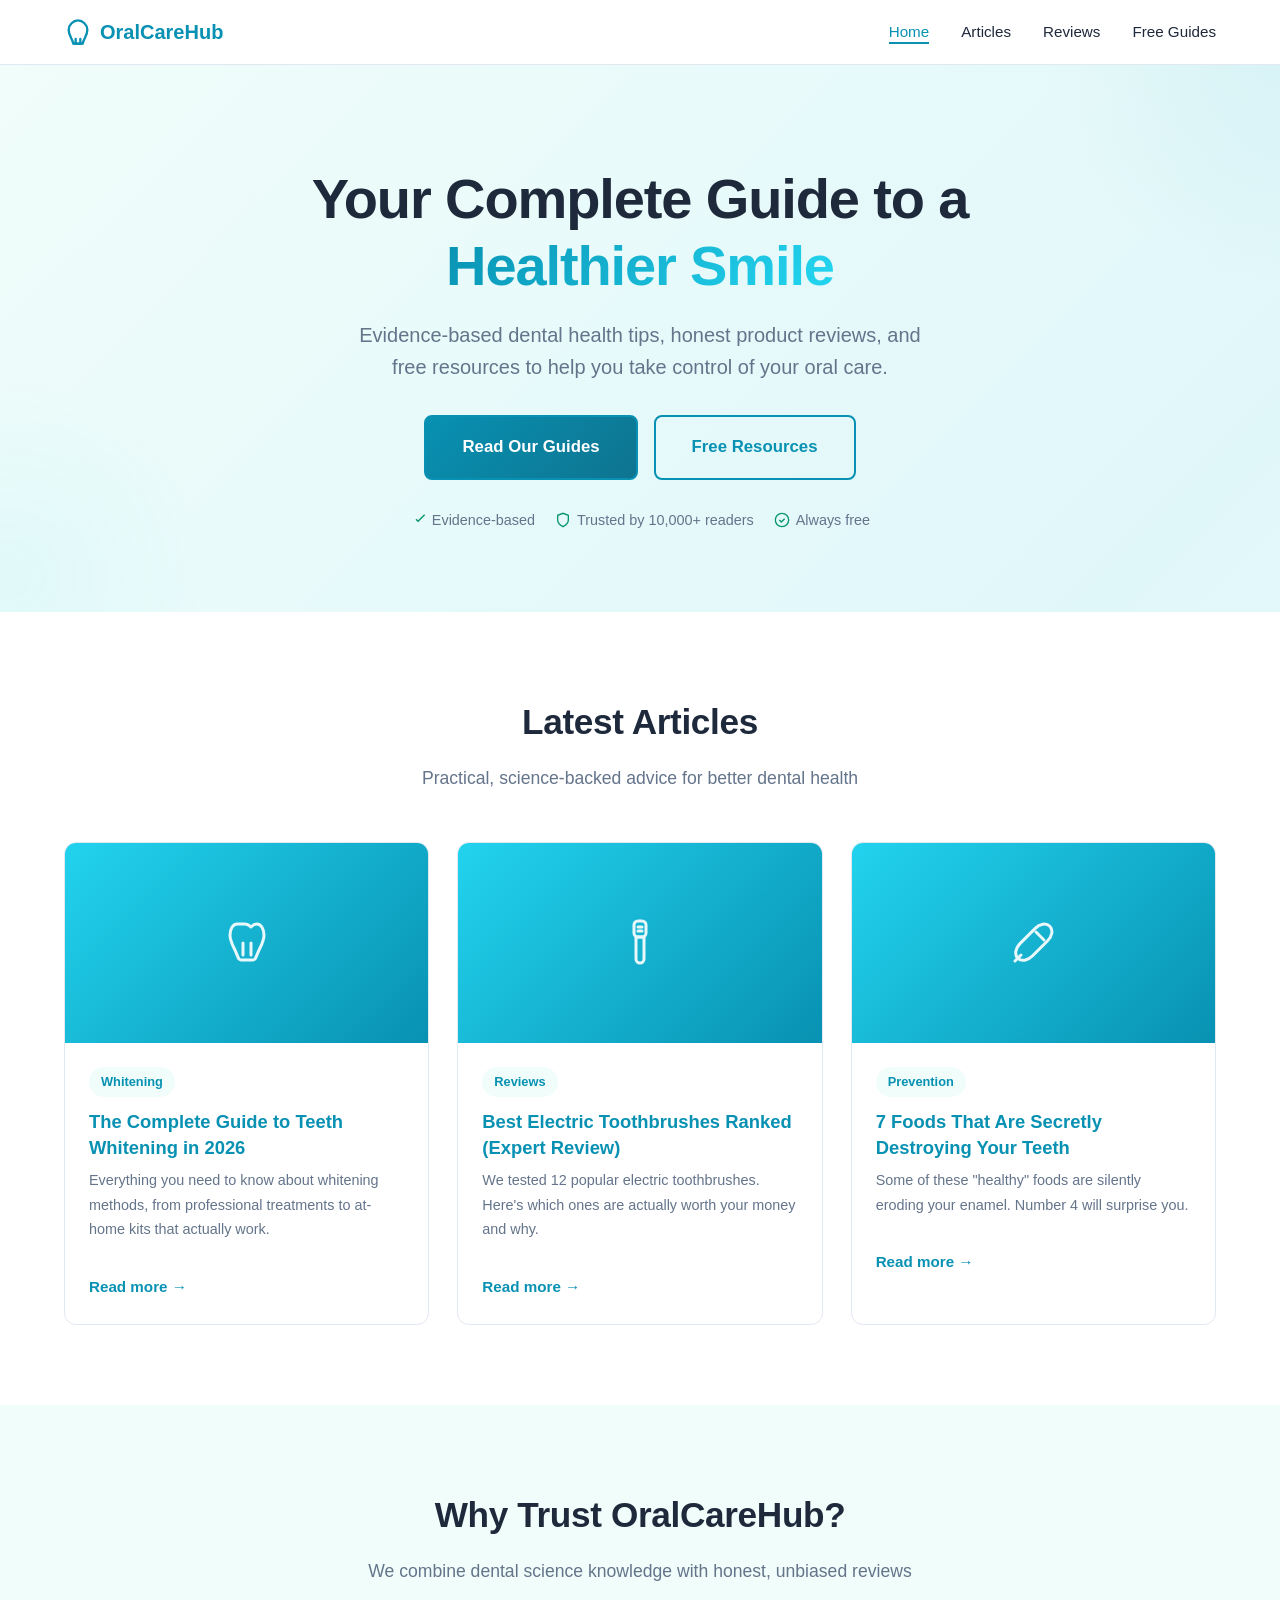
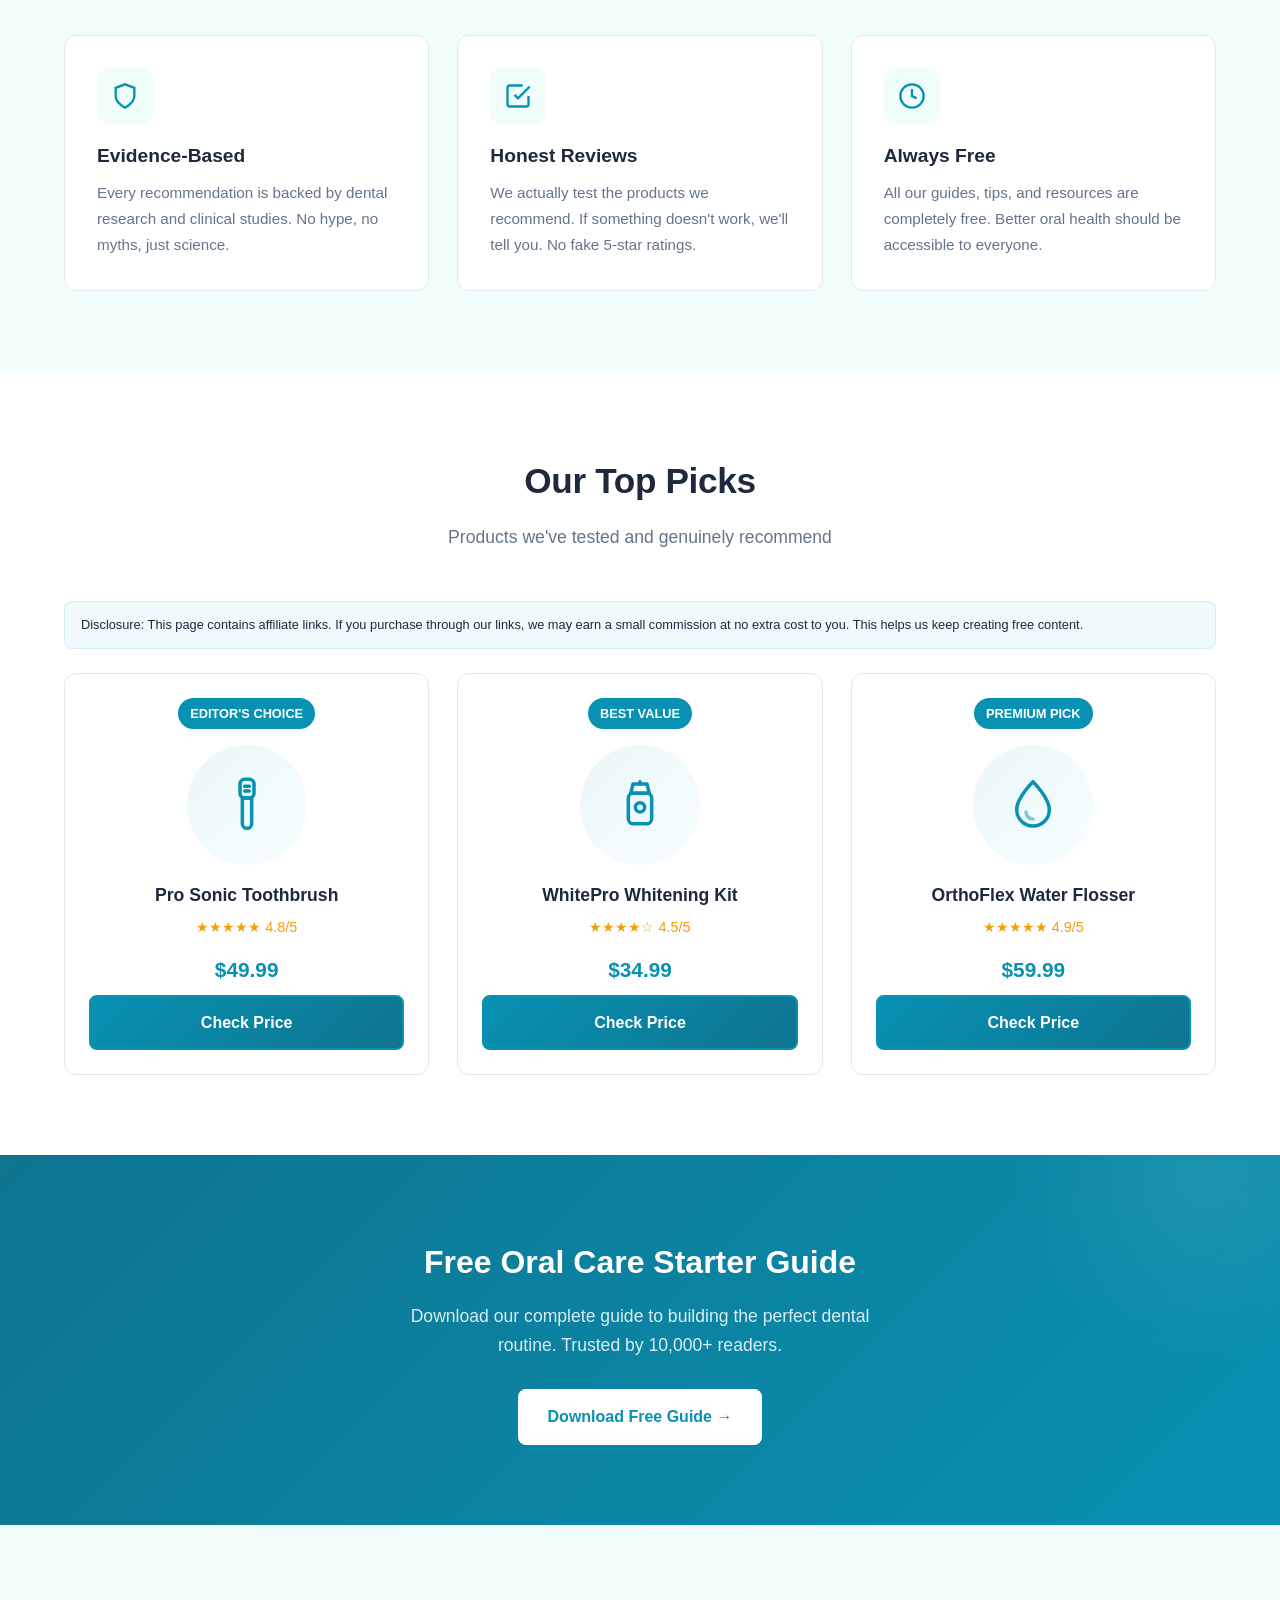
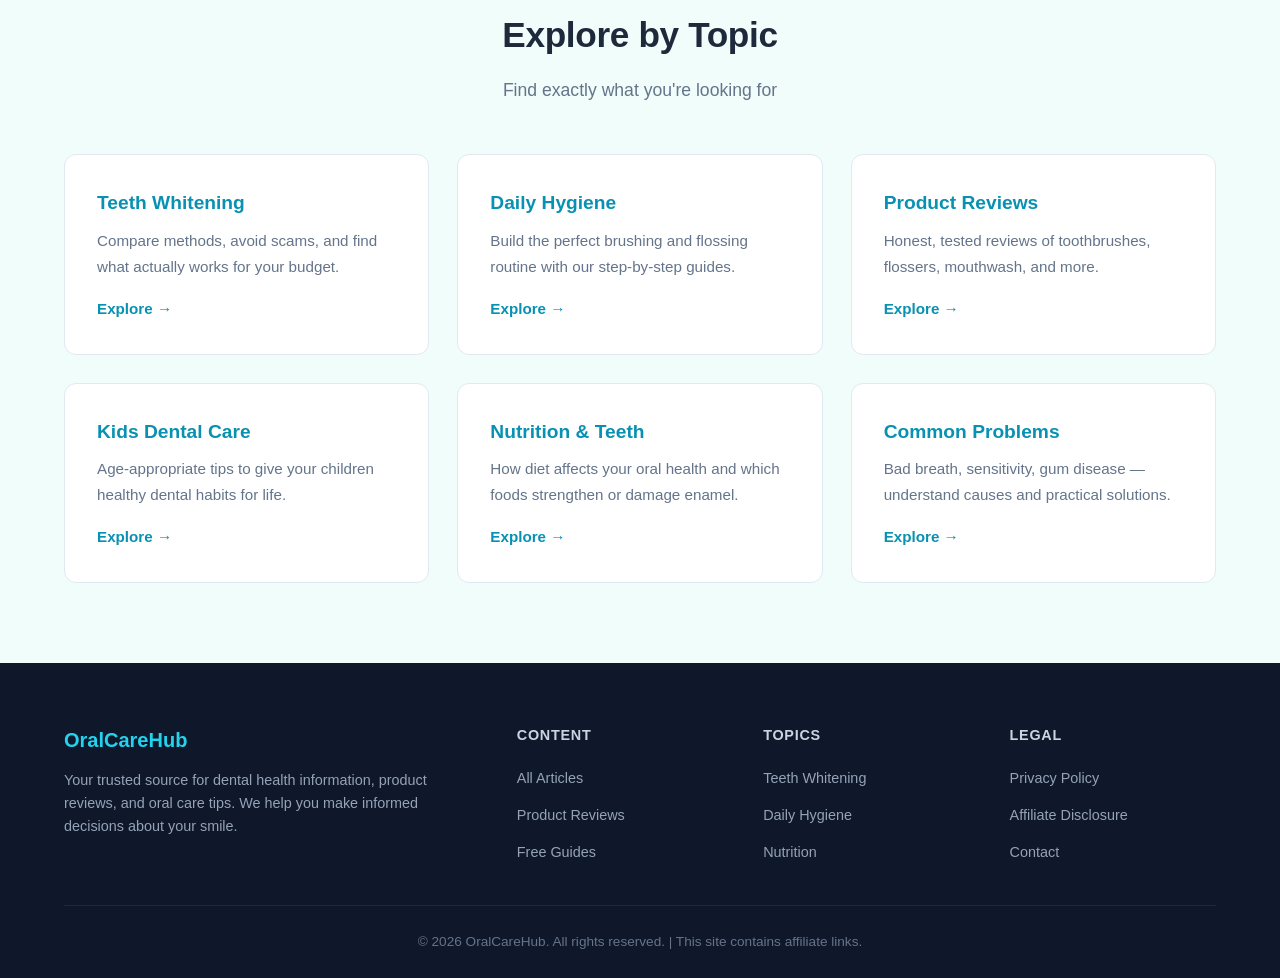
==== commit f0a46aa5: "Full design overhaul: SVG icons, premium cards, trust signals, better UX - Replace all 29 emoji with" ====
--- a/site/index.html
+++ b/site/index.html
@@ -8,6 +8,7 @@
   <meta name="robots" content="index, follow">
   <title>OralCareHub - Your Trusted Guide to Dental Health</title>
   <link rel="stylesheet" href="css/style.css">
+  <noscript><style>.reveal,.reveal-left,.reveal-right,.reveal-scale{opacity:1;transform:none;}</style></noscript>
   <!-- Open Graph -->
   <meta property="og:title" content="OralCareHub - Your Trusted Guide to Dental Health">
   <meta property="og:description" content="Expert dental health tips, honest product reviews, and free oral care resources.">
@@ -40,8 +41,13 @@
       <h1>Your Complete Guide to a <span>Healthier Smile</span></h1>
       <p>Evidence-based dental health tips, honest product reviews, and free resources to help you take control of your oral care.</p>
       <div class="hero-cta">
-        <a href="blog/" class="btn btn-primary">Read Our Guides</a>
-        <a href="resources/" class="btn btn-outline">Free Resources</a>
+        <a href="blog/" class="btn btn-primary btn-lg">Read Our Guides</a>
+        <a href="resources/" class="btn btn-outline btn-lg">Free Resources</a>
+      </div>
+      <div class="hero-trust">
+        <span><svg viewBox="0 0 24 24" fill="none" stroke="currentColor" stroke-width="2"><path d="M9 11l3 3L22 4"/></svg> Evidence-based</span>
+        <span><svg viewBox="0 0 24 24" fill="none" stroke="currentColor" stroke-width="2"><path d="M12 22s8-4 8-10V5l-8-3-8 3v7c0 6 8 10 8 10z"/></svg> Trusted by 10,000+ readers</span>
+        <span><svg viewBox="0 0 24 24" fill="none" stroke="currentColor" stroke-width="2"><circle cx="12" cy="12" r="10"/><path d="M8 12l3 3 5-5"/></svg> Always free</span>
       </div>
     </div>
   </section>
@@ -54,7 +60,7 @@
       <div class="grid grid-3 stagger">
 
         <a href="blog/teeth-whitening-guide.html" class="article-card reveal">
-          <div class="article-card-img">&#x1F9F7;</div>
+          <div class="article-card-img"><svg viewBox="0 0 24 24" fill="none" stroke="currentColor" stroke-width="1.5" stroke-linecap="round" stroke-linejoin="round"><path d="M7 2.5C5 2.5 3.5 5 3.5 8c0 2.5 1 4.5 2 6.5 1.5 3 2 5 2.5 5.5.3.3.6.5 1 .5h6c.4 0 .7-.2 1-.5.5-.5 1-2.5 2.5-5.5 1-2 2-4 2-6.5 0-3-1.5-5.5-3.5-5.5-1.2 0-2.2.7-3 1.5-.8-.8-1.8-1.5-3-1.5z"/><path d="M10 12v6M14 12v6"/></svg></div>
           <div class="article-card-body">
             <span class="article-card-tag">Whitening</span>
             <h3>The Complete Guide to Teeth Whitening in 2026</h3>
@@ -64,7 +70,7 @@
         </a>
 
         <a href="blog/best-electric-toothbrush.html" class="article-card reveal">
-          <div class="article-card-img">&#x1FAA5;</div>
+          <div class="article-card-img"><svg viewBox="0 0 24 24" fill="none" stroke="currentColor" stroke-width="1.5" stroke-linecap="round" stroke-linejoin="round"><rect x="9" y="1" width="6" height="8" rx="2"/><path d="M10 9h4v11a2 2 0 01-2 2 2 2 0 01-2-2V9z"/><line x1="11" y1="4" x2="13" y2="4"/><line x1="11" y1="6" x2="13" y2="6"/></svg></div>
           <div class="article-card-body">
             <span class="article-card-tag">Reviews</span>
             <h3>Best Electric Toothbrushes Ranked (Expert Review)</h3>
@@ -74,7 +80,7 @@
         </a>
 
         <a href="blog/foods-that-damage-teeth.html" class="article-card reveal">
-          <div class="article-card-img">&#x1F34B;</div>
+          <div class="article-card-img"><svg viewBox="0 0 24 24" fill="none" stroke="currentColor" stroke-width="1.5" stroke-linecap="round" stroke-linejoin="round"><path d="M20.4 3.6c-1.8-1.8-5.1-1.2-7.4 1.2L5.6 12.2c-2.4 2.4-3 5.7-1.2 7.4 1.8 1.8 5.1 1.2 7.4-1.2l7.4-7.4c2.4-2.3 3-5.6 1.2-7.4z"/><path d="M13.5 6.5l4 4"/><path d="M3 21l3-3"/></svg></div>
           <div class="article-card-body">
             <span class="article-card-tag">Prevention</span>
             <h3>7 Foods That Are Secretly Destroying Your Teeth</h3>
@@ -134,7 +140,7 @@
 
         <div class="product-card reveal">
           <span class="product-card-badge">Editor's Choice</span>
-          <div class="product-card-img">&#x1FAA5;</div>
+          <div class="product-card-img"><svg viewBox="0 0 24 24" fill="none" stroke="currentColor" stroke-width="1.5" stroke-linecap="round" stroke-linejoin="round"><rect x="9" y="1" width="6" height="8" rx="2"/><path d="M10 9h4v11a2 2 0 01-2 2 2 2 0 01-2-2V9z"/><line x1="11" y1="4" x2="13" y2="4"/><line x1="11" y1="6" x2="13" y2="6"/></svg></div>
           <h3>Pro Sonic Toothbrush</h3>
           <div class="rating">&#9733;&#9733;&#9733;&#9733;&#9733; 4.8/5</div>
           <p class="price">$49.99</p>
@@ -143,7 +149,7 @@
 
         <div class="product-card reveal">
           <span class="product-card-badge">Best Value</span>
-          <div class="product-card-img">&#x1F9F4;</div>
+          <div class="product-card-img"><svg viewBox="0 0 24 24" fill="none" stroke="currentColor" stroke-width="1.5" stroke-linecap="round" stroke-linejoin="round"><path d="M9 3h6l1 4H8l1-4z"/><rect x="7" y="7" width="10" height="13" rx="2"/><circle cx="12" cy="13" r="2"/><path d="M12 3v-1"/></svg></div>
           <h3>WhitePro Whitening Kit</h3>
           <div class="rating">&#9733;&#9733;&#9733;&#9733;&#9734; 4.5/5</div>
           <p class="price">$34.99</p>
@@ -152,7 +158,7 @@
 
         <div class="product-card reveal">
           <span class="product-card-badge">Premium Pick</span>
-          <div class="product-card-img">&#x1F9B7;</div>
+          <div class="product-card-img"><svg viewBox="0 0 24 24" fill="none" stroke="currentColor" stroke-width="1.5" stroke-linecap="round" stroke-linejoin="round"><path d="M12 2s-7 7-7 12a7 7 0 1014 0c0-5-7-12-7-12z"/><path d="M12 18a3 3 0 01-3-3" opacity="0.5"/></svg></div>
           <h3>OrthoFlex Water Flosser</h3>
           <div class="rating">&#9733;&#9733;&#9733;&#9733;&#9733; 4.9/5</div>
           <p class="price">$59.99</p>
--- a/site/css/style.css
+++ b/site/css/style.css
@@ -8,6 +8,10 @@
   --primary-dark: #0e7490;
   --primary-light: #22d3ee;
   --accent: #06b6d4;
+  --secondary: #059669;
+  --secondary-light: #10b981;
+  --warning: #f59e0b;
+  --warning-light: #fbbf24;
   --bg: #ffffff;
   --bg-alt: #f0fdfa;
   --bg-dark: #0f172a;
@@ -134,15 +138,16 @@
 
 /* ---- HERO ---- */
 .hero {
-  padding: 80px 0;
+  padding: 100px 0 80px;
   text-align: center;
   background: linear-gradient(135deg, var(--bg-alt) 0%, var(--bg) 100%);
 }
 
 .hero h1 {
-  font-size: 3rem;
+  font-size: 3.5rem;
   font-weight: 800;
   line-height: 1.2;
+  letter-spacing: -0.02em;
   color: var(--text);
   margin-bottom: 20px;
   max-width: 800px;
@@ -155,10 +160,11 @@
 }
 
 .hero p {
-  font-size: 1.2rem;
+  font-size: 1.25rem;
   color: var(--text-light);
   max-width: 600px;
   margin: 0 auto 32px;
+  line-height: 1.6;
 }
 
 .hero-cta {
@@ -166,6 +172,28 @@
   gap: 16px;
   flex-wrap: wrap;
   justify-content: center;
+}
+
+.hero-trust {
+  margin-top: 28px;
+  display: flex;
+  align-items: center;
+  justify-content: center;
+  gap: 20px;
+  color: var(--text-light);
+  font-size: 0.9rem;
+}
+
+.hero-trust span {
+  display: inline-flex;
+  align-items: center;
+  gap: 6px;
+}
+
+.hero-trust svg {
+  width: 16px;
+  height: 16px;
+  color: var(--secondary);
 }
 
 /* ---- BUTTONS ---- */
@@ -183,17 +211,22 @@
 }
 
 .btn-primary {
-  background: var(--primary);
+  background: linear-gradient(135deg, var(--primary), var(--primary-dark));
   color: white;
   border-color: var(--primary);
 }
 
 .btn-primary:hover {
-  background: var(--primary-dark);
+  background: linear-gradient(135deg, var(--primary-dark), #0c5a6e);
   border-color: var(--primary-dark);
   color: white;
-  transform: translateY(-1px);
-  box-shadow: var(--shadow-md);
+  transform: translateY(-2px);
+  box-shadow: 0 8px 25px rgba(8, 145, 178, 0.3);
+}
+
+.btn-lg {
+  padding: 16px 36px;
+  font-size: 1.05rem;
 }
 
 .btn-outline {
@@ -218,10 +251,11 @@
 }
 
 .section-title {
-  font-size: 2rem;
+  font-size: 2.2rem;
   font-weight: 700;
   text-align: center;
   margin-bottom: 12px;
+  letter-spacing: -0.01em;
 }
 
 .section-subtitle {
@@ -237,7 +271,7 @@
 /* ---- CARD GRID ---- */
 .grid {
   display: grid;
-  gap: 24px;
+  gap: 28px;
 }
 
 .grid-3 {
@@ -262,15 +296,20 @@
 }
 
 .card-icon {
-  width: 48px;
-  height: 48px;
+  width: 56px;
+  height: 56px;
   background: var(--bg-alt);
-  border-radius: var(--radius);
+  border-radius: var(--radius-lg);
   display: flex;
   align-items: center;
   justify-content: center;
   margin-bottom: 16px;
   color: var(--primary);
+}
+
+.card-icon svg {
+  width: 28px;
+  height: 28px;
 }
 
 .card h3 {
@@ -315,7 +354,16 @@
   align-items: center;
   justify-content: center;
   color: white;
-  font-size: 2.5rem;
+  font-size: 0;
+  flex-direction: column;
+  gap: 0;
+}
+
+.article-card-img svg {
+  width: 48px;
+  height: 48px;
+  stroke-width: 1.5;
+  opacity: 0.9;
 }
 
 .article-card-body {
@@ -363,11 +411,11 @@
 
 .product-card-badge {
   display: inline-block;
-  background: #fef3c7;
-  color: #d97706;
-  font-size: 0.75rem;
+  background: var(--primary);
+  color: white;
+  font-size: 0.8rem;
   font-weight: 700;
-  padding: 4px 10px;
+  padding: 5px 12px;
   border-radius: 20px;
   margin-bottom: 16px;
   text-transform: uppercase;
@@ -377,12 +425,19 @@
   width: 120px;
   height: 120px;
   margin: 0 auto 16px;
-  background: var(--bg-alt);
+  background: linear-gradient(135deg, rgba(8, 145, 178, 0.08), rgba(34, 211, 238, 0.04));
   border-radius: 50%;
   display: flex;
   align-items: center;
   justify-content: center;
-  font-size: 3rem;
+  font-size: 0;
+}
+
+.product-card-img svg {
+  width: 56px;
+  height: 56px;
+  color: var(--primary);
+  stroke-width: 1.5;
 }
 
 .product-card h3 {
@@ -412,7 +467,7 @@
 .cta-banner {
   background: linear-gradient(135deg, var(--primary-dark), var(--primary));
   color: white;
-  padding: 60px 0;
+  padding: 80px 0;
   text-align: center;
 }
 
@@ -458,8 +513,15 @@
 }
 
 .resource-card-icon {
-  font-size: 2.5rem;
+  font-size: 0;
   margin-bottom: 16px;
+}
+
+.resource-card-icon svg {
+  width: 48px;
+  height: 48px;
+  color: var(--primary);
+  stroke-width: 1.5;
 }
 
 .resource-card h3 {
@@ -538,7 +600,14 @@
   align-items: center;
   justify-content: center;
   color: white;
-  font-size: 2rem;
+  font-size: 0;
+}
+
+.blog-list-item-img svg {
+  width: 40px;
+  height: 40px;
+  stroke-width: 1.5;
+  opacity: 0.9;
 }
 
 .blog-list-item-body h3 {
@@ -705,7 +774,7 @@
   }
 
   .hero h1 {
-    font-size: 2.2rem;
+    font-size: 2.5rem;
   }
 }
 
@@ -723,7 +792,12 @@
   }
 
   .hero h1 {
-    font-size: 1.8rem;
+    font-size: 2rem;
+  }
+
+  .btn-lg {
+    padding: 14px 28px;
+    font-size: 1rem;
   }
 
   .section {
@@ -773,12 +847,12 @@
 
 /* ---- DISCLAIMER ---- */
 .affiliate-disclaimer {
-  background: #fefce8;
-  border: 1px solid #fde68a;
+  background: rgba(8, 145, 178, 0.06);
+  border: 1px solid rgba(8, 145, 178, 0.12);
   border-radius: var(--radius);
   padding: 12px 16px;
   font-size: 0.8rem;
-  color: #92400e;
+  color: var(--text);
   margin-bottom: 24px;
 }
 
@@ -792,26 +866,6 @@
   to   { opacity: 1; transform: translateY(0); }
 }
 
-@keyframes fadeInDown {
-  from { opacity: 0; transform: translateY(-20px); }
-  to   { opacity: 1; transform: translateY(0); }
-}
-
-@keyframes fadeInLeft {
-  from { opacity: 0; transform: translateX(-40px); }
-  to   { opacity: 1; transform: translateX(0); }
-}
-
-@keyframes fadeInRight {
-  from { opacity: 0; transform: translateX(40px); }
-  to   { opacity: 1; transform: translateX(0); }
-}
-
-@keyframes scaleIn {
-  from { opacity: 0; transform: scale(0.85); }
-  to   { opacity: 1; transform: scale(1); }
-}
-
 @keyframes float {
   0%, 100% { transform: translateY(0); }
   50%      { transform: translateY(-8px); }
@@ -841,11 +895,6 @@
 @keyframes iconBounce {
   0%, 100% { transform: scale(1); }
   50%      { transform: scale(1.15); }
-}
-
-@keyframes borderGlow {
-  0%, 100% { border-color: var(--border); }
-  50%      { border-color: var(--primary-light); }
 }
 
 /* ---- SCROLL REVEAL SYSTEM ---- */
@@ -1104,7 +1153,7 @@
 }
 
 .product-card:hover .product-card-badge {
-  background: var(--primary);
+  background: var(--primary-dark);
   color: white;
   transform: scale(1.05);
 }
